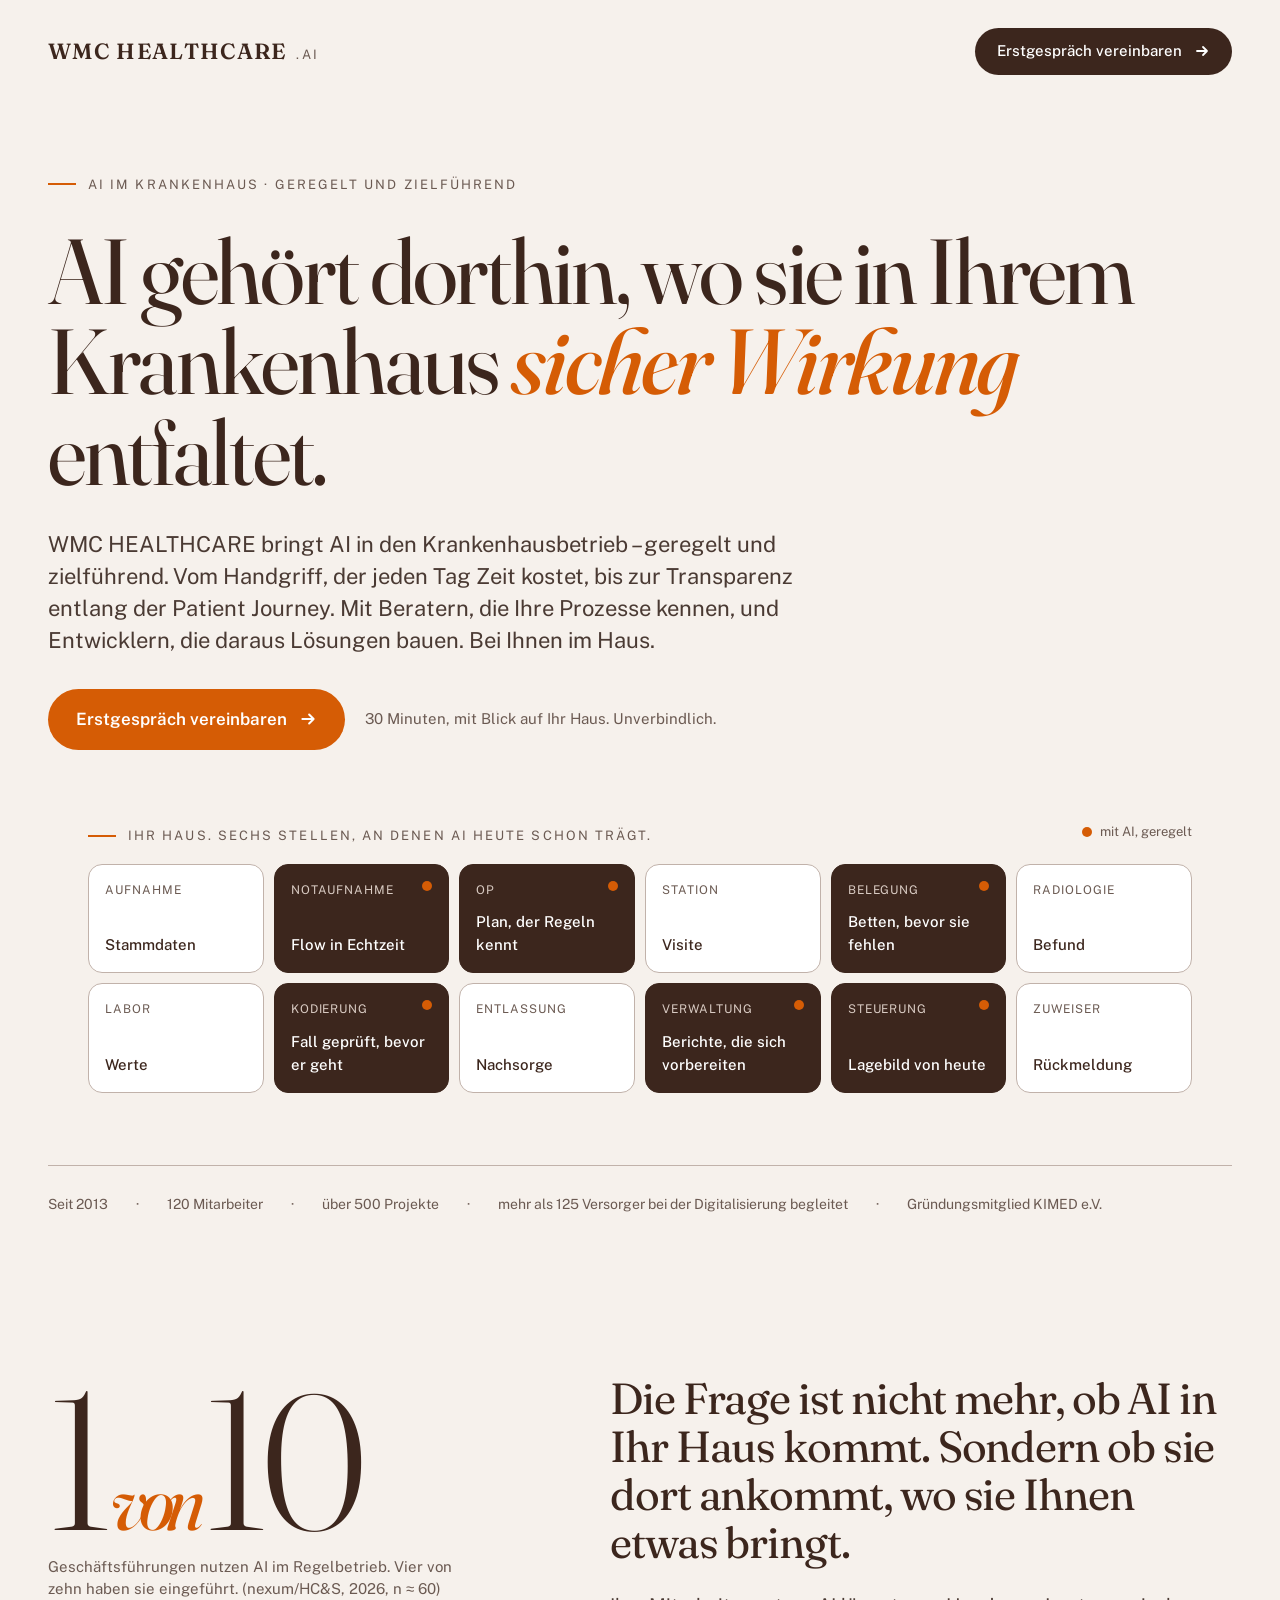
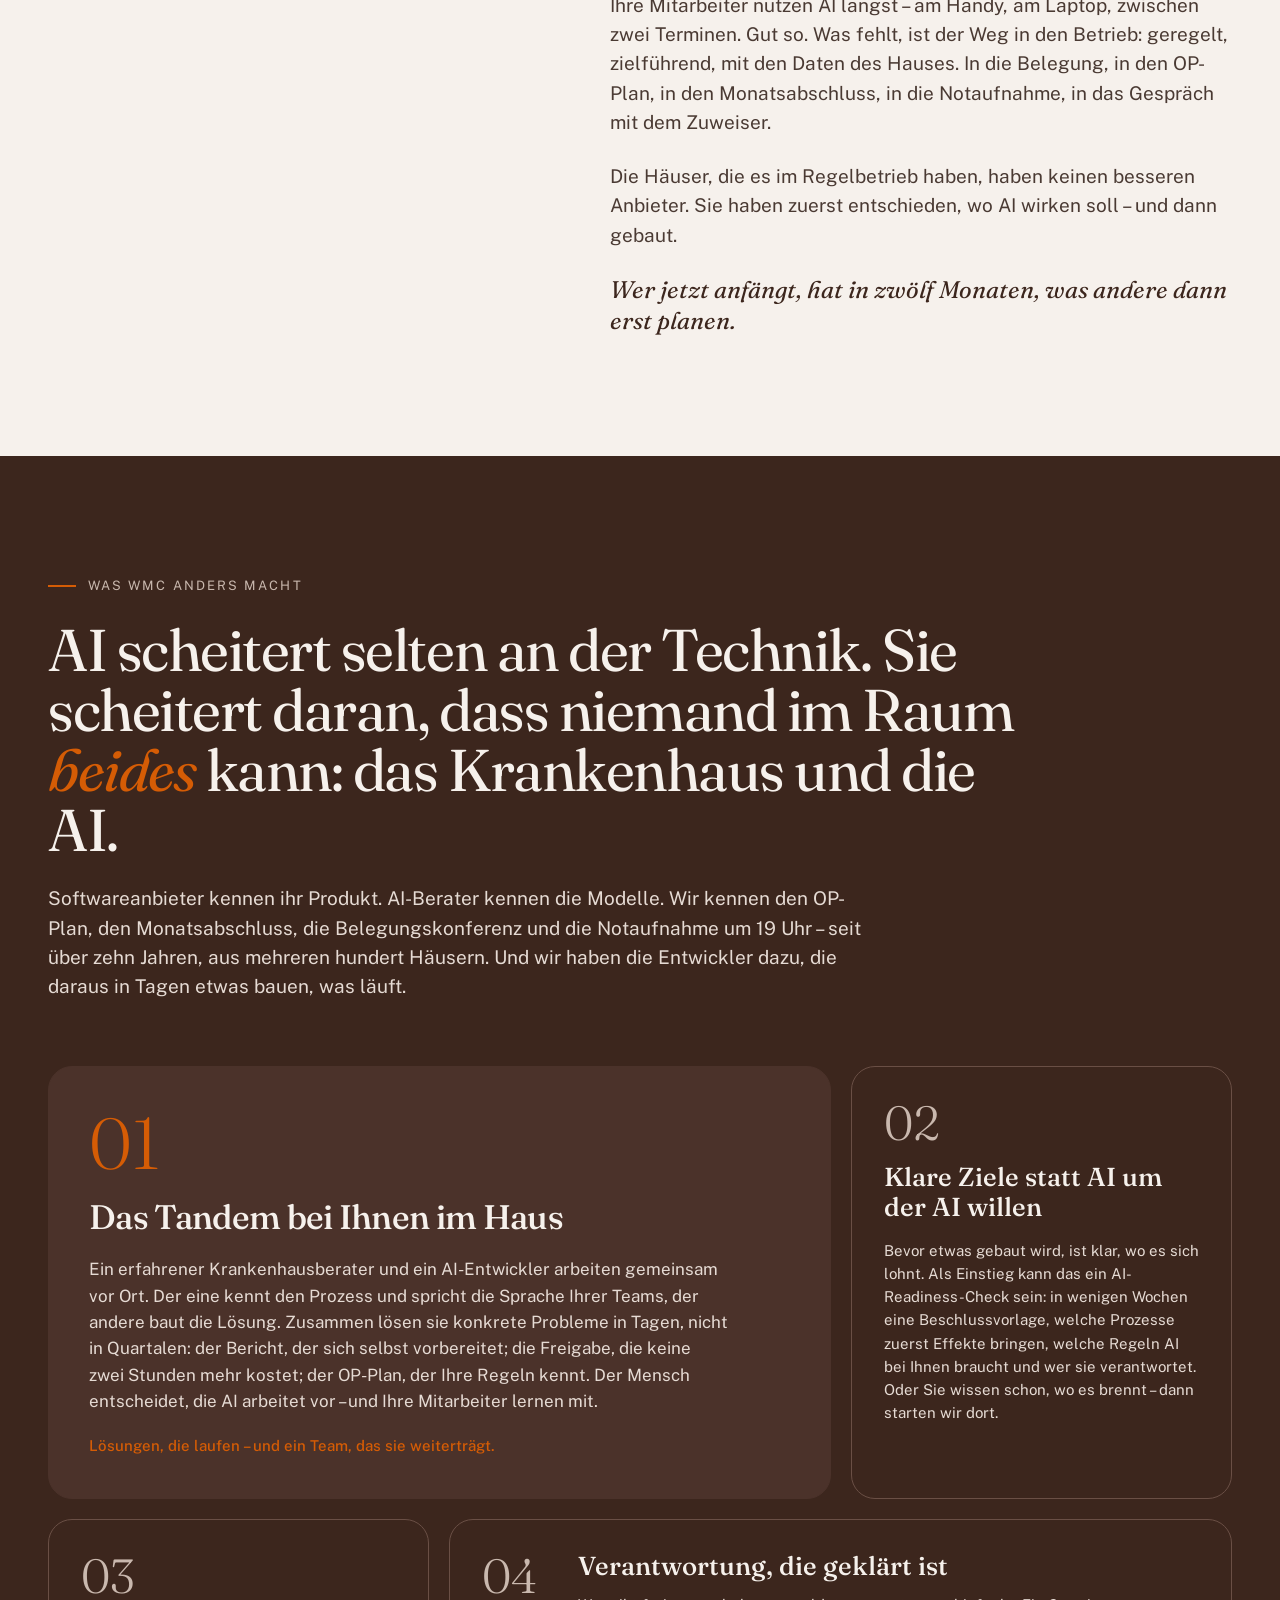
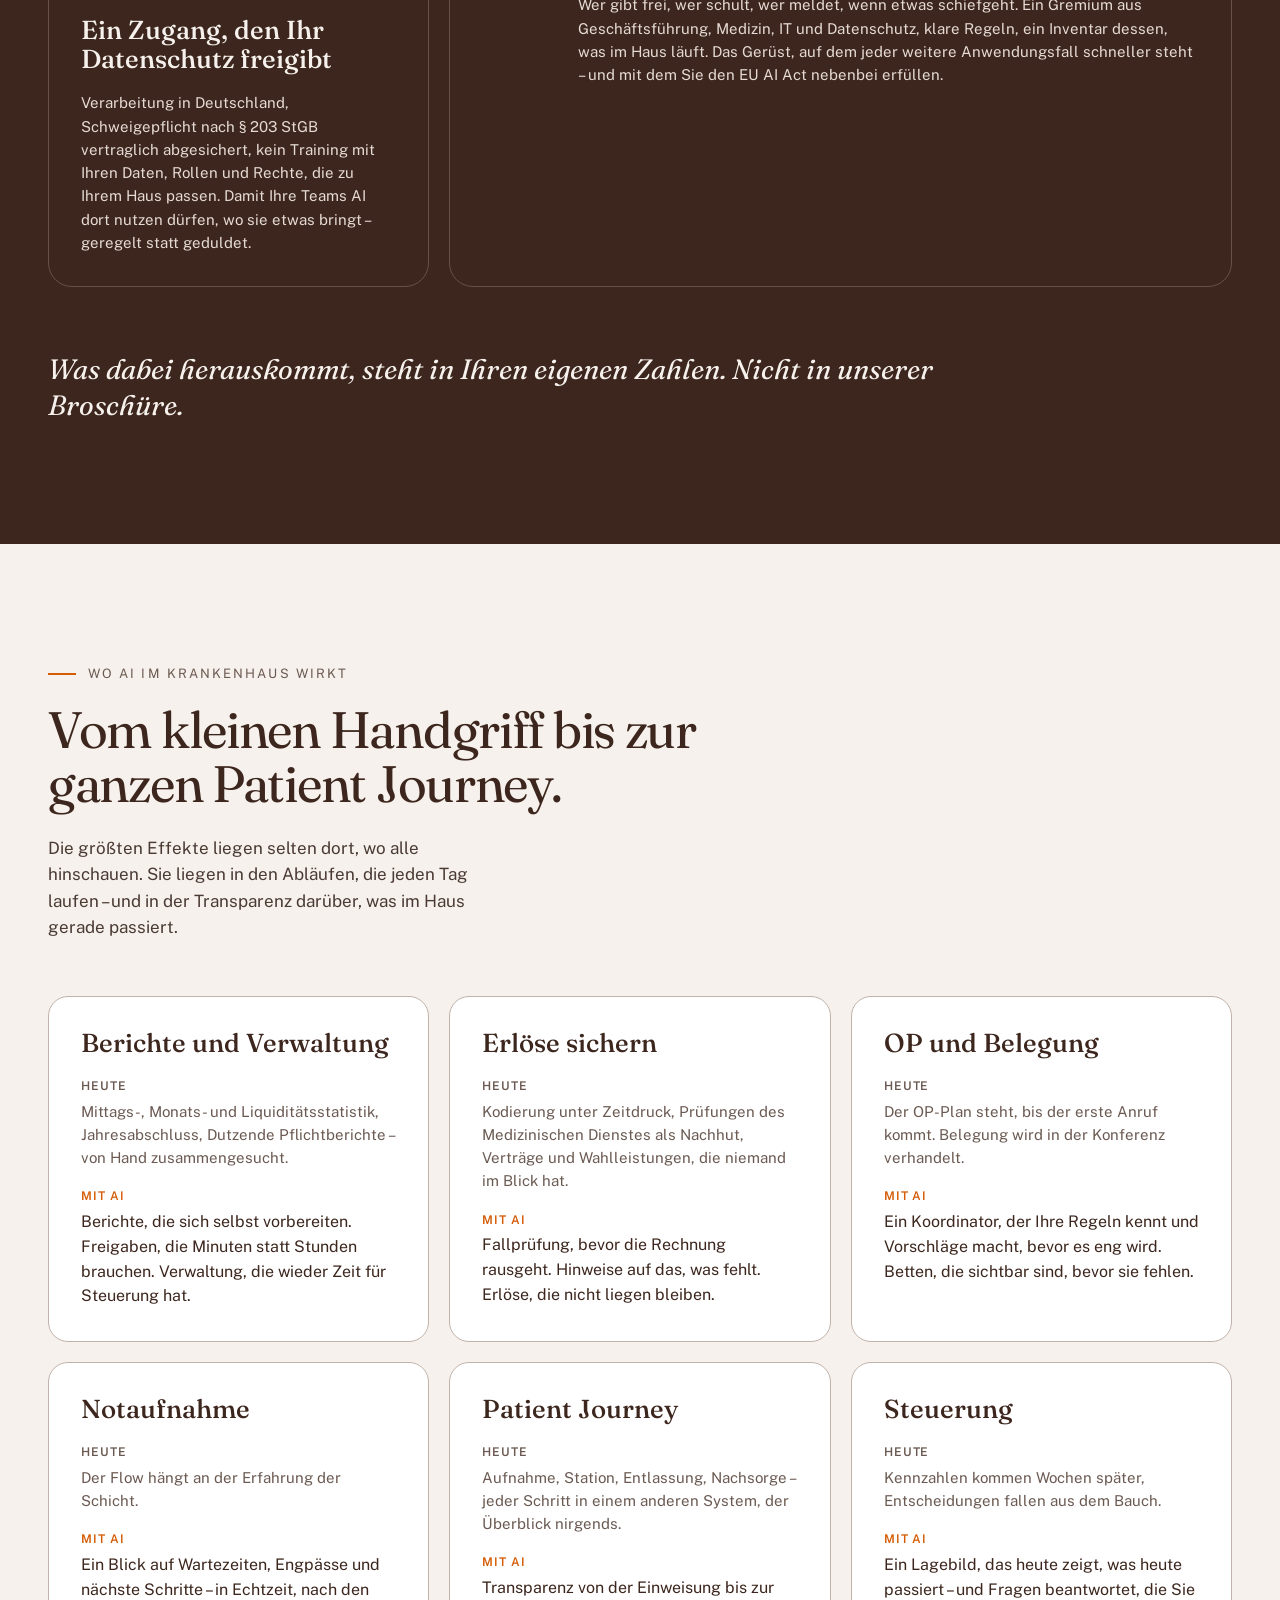
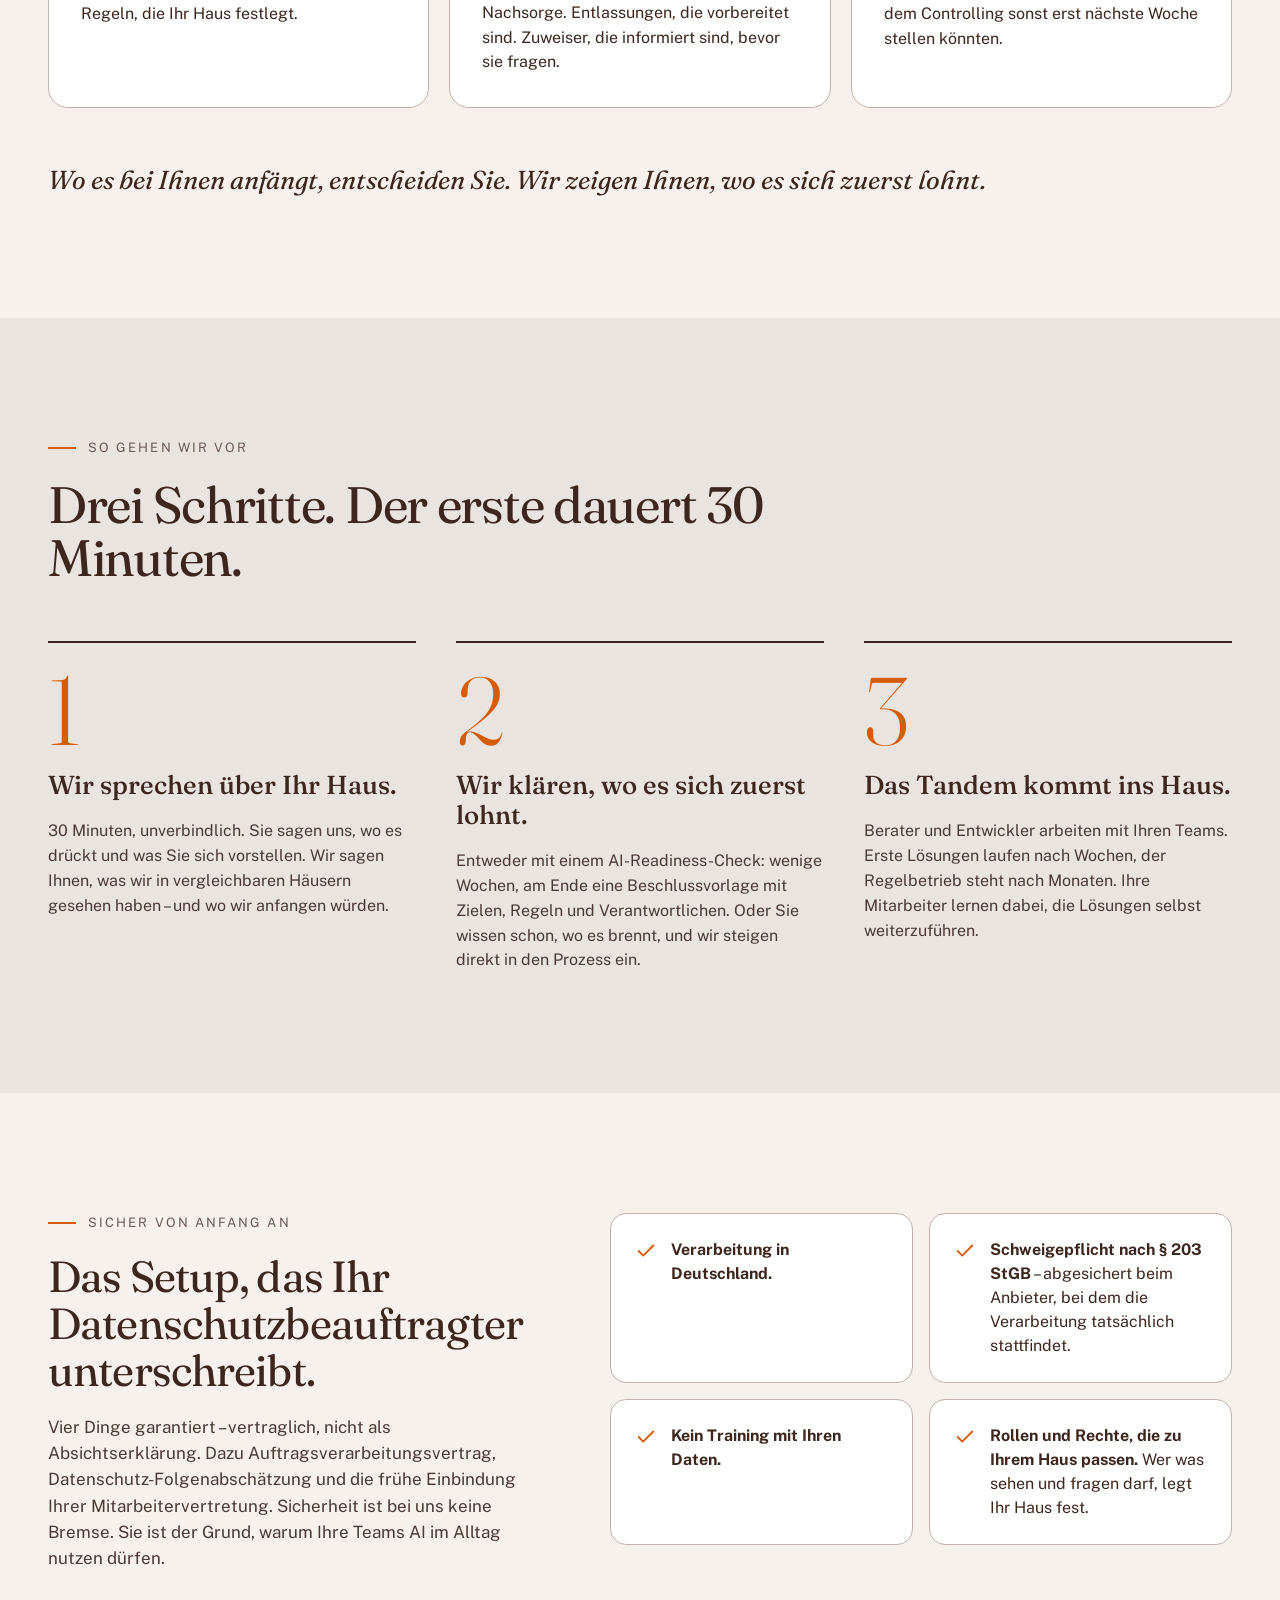
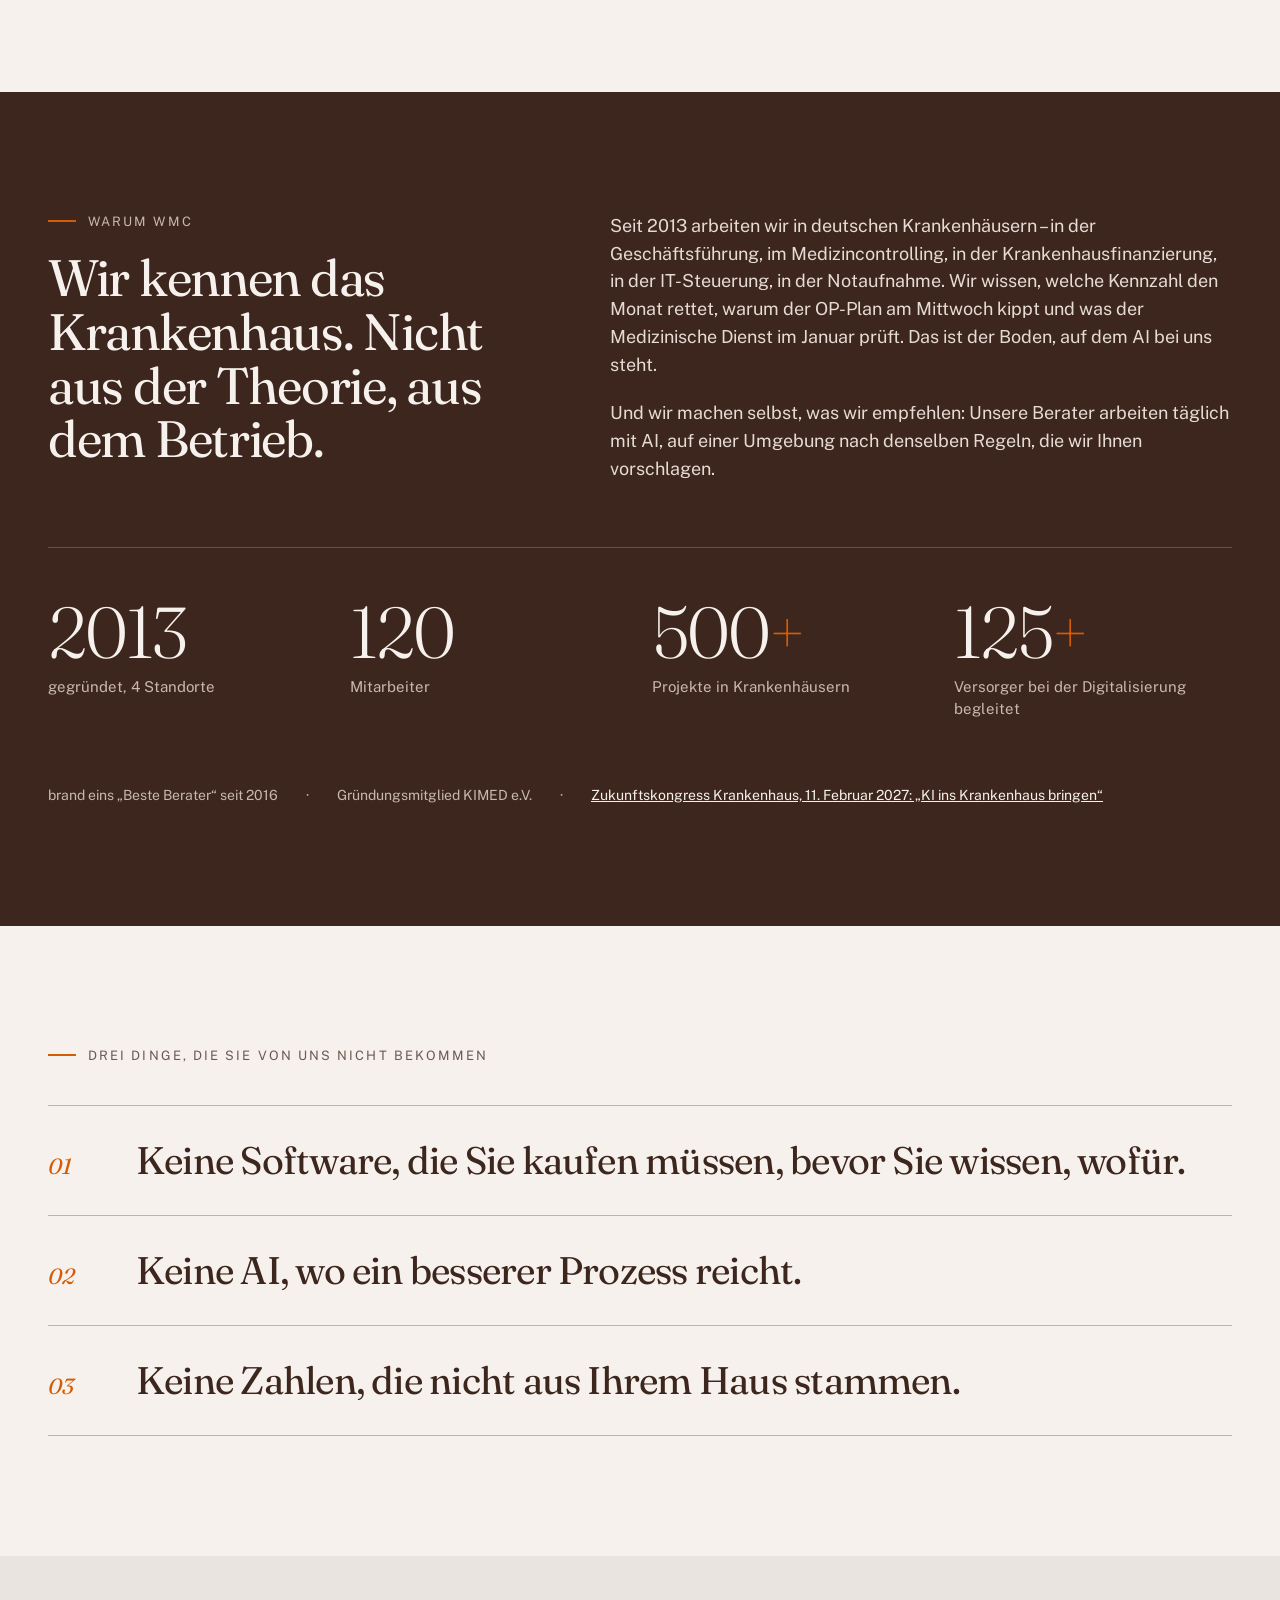
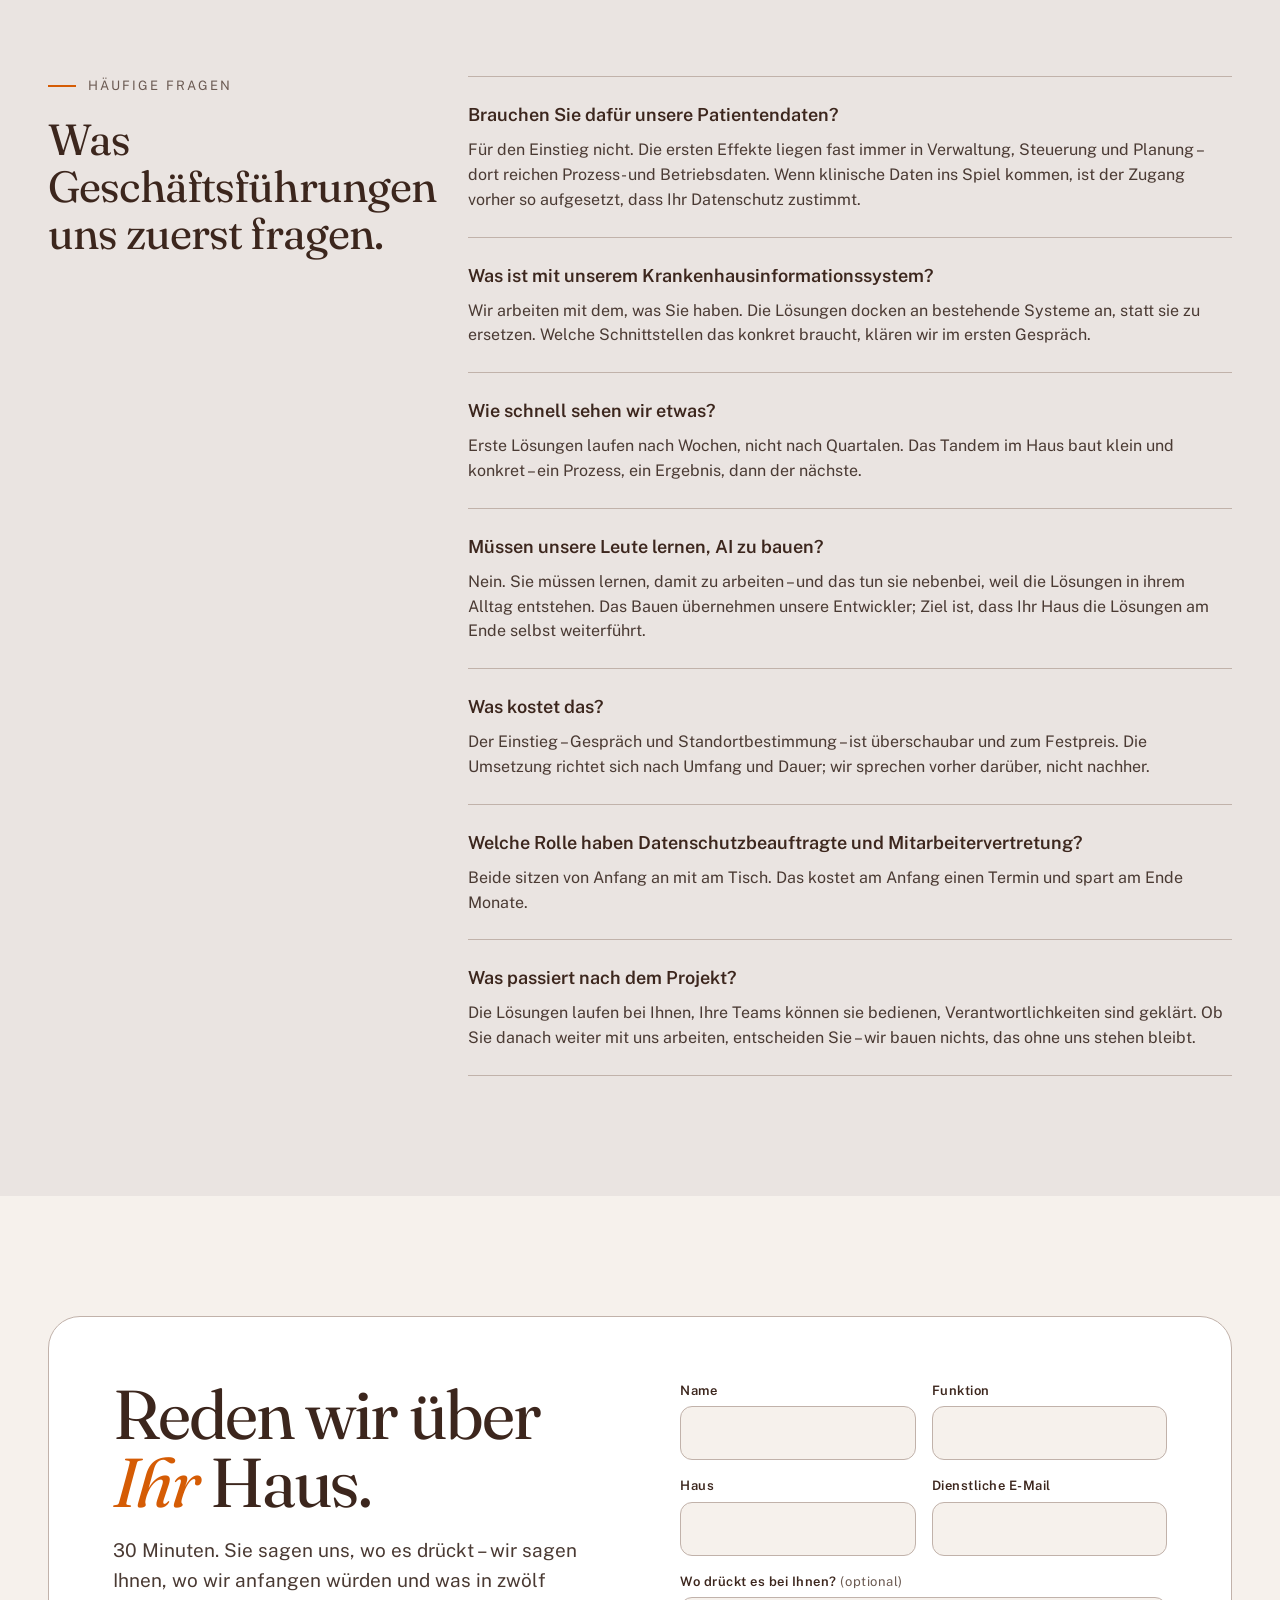
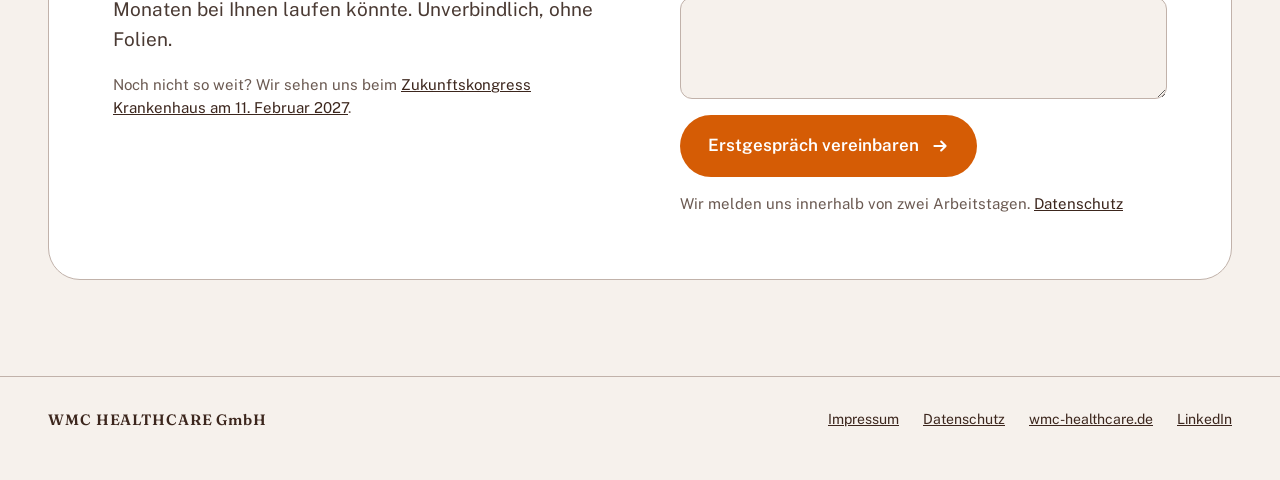
==== index.html @ bd341e83 "Landingpage wmc-healthcare.ai: Erstversion Statische One-Page-Site (HTML/CSS, selbst gehostete Fonts" ====
<!doctype html>
<html lang="de">
<head>
<meta charset="utf-8">
<meta name="viewport" content="width=device-width, initial-scale=1">
<title>WMC HEALTHCARE – AI gehört dorthin, wo sie in Ihrem Krankenhaus sicher Wirkung entfaltet</title>
<meta name="description" content="WMC HEALTHCARE bringt AI in den Krankenhausbetrieb – geregelt und zielführend. Berater, die Ihre Prozesse kennen, und Entwickler, die daraus Lösungen bauen. Bei Ihnen im Haus.">
<link rel="canonical" href="https://wmc-healthcare.ai/">
<meta property="og:type" content="website">
<meta property="og:locale" content="de_DE">
<meta property="og:site_name" content="WMC HEALTHCARE">
<meta property="og:title" content="AI gehört dorthin, wo sie in Ihrem Krankenhaus sicher Wirkung entfaltet">
<meta property="og:description" content="WMC HEALTHCARE bringt AI in den Krankenhausbetrieb – geregelt und zielführend. Berater, die Ihre Prozesse kennen, und Entwickler, die daraus Lösungen bauen.">
<meta property="og:url" content="https://wmc-healthcare.ai/">
<meta property="og:image" content="https://wmc-healthcare.ai/og.png">
<meta name="twitter:card" content="summary_large_image">
<link rel="icon" href="favicon.svg" type="image/svg+xml">
<link rel="preload" href="fonts/fraunces-latin-full-normal.woff2" as="font" type="font/woff2" crossorigin>
<link rel="preload" href="fonts/public-sans-latin-wght-normal.woff2" as="font" type="font/woff2" crossorigin>
<link rel="stylesheet" href="styles.css">
</head>
<body>
<a class="skip" href="#main">Zum Inhalt springen</a>

<header class="wrap site-header">
  <a class="brand" href="#top" aria-label="WMC HEALTHCARE – zum Seitenanfang">
    <span class="brand-name">WMC HEALTHCARE</span>
    <span class="brand-tld">.ai</span>
  </a>
  <a class="btn btn-ink" href="#kontakt">Erstgespräch vereinbaren
    <svg aria-hidden="true" width="16" height="16" viewBox="0 0 16 16" fill="none" stroke="currentColor" stroke-width="1.8" stroke-linecap="round" stroke-linejoin="round"><path d="M3 8h10M9 4l4 4-4 4"/></svg>
  </a>
</header>

<main id="main">

<!-- HERO -->
<section id="top" class="wrap hero">
  <div class="hero-copy">
    <p class="eyebrow">AI im Krankenhaus · geregelt und zielführend</p>
    <h1 class="display">AI gehört dorthin, wo sie in Ihrem Krankenhaus <em class="em" style="font-weight: 500">sicher Wirkung</em> entfaltet.</h1>
    <p class="lede">WMC HEALTHCARE bringt AI in den Krankenhausbetrieb – geregelt und zielführend. Vom Handgriff, der jeden Tag Zeit kostet, bis zur Transparenz entlang der Patient Journey. Mit Beratern, die Ihre Prozesse kennen, und Entwicklern, die daraus Lösungen bauen. Bei Ihnen im Haus.</p>
    <div class="cta-row">
      <a class="btn" href="#kontakt">Erstgespräch vereinbaren
        <svg aria-hidden="true" width="18" height="18" viewBox="0 0 16 16" fill="none" stroke="currentColor" stroke-width="1.8" stroke-linecap="round" stroke-linejoin="round"><path d="M3 8h10M9 4l4 4-4 4"/></svg>
      </a>
      <span class="small muted">30 Minuten, mit Blick auf Ihr Haus. Unverbindlich.</span>
    </div>
  </div>

  <figure class="map">
    <div class="map-head">
      <figcaption class="eyebrow" style="font-size: 13px">Ihr Haus. Sechs Stellen, an denen AI heute schon trägt.</figcaption>
      <span class="map-legend"><span class="dot"></span>mit AI, geregelt</span>
    </div>
    <div class="map-grid" role="list">
      <div class="tile" role="listitem"><span class="tile-label">Aufnahme</span><span class="tile-text">Stammdaten</span></div>
      <div class="tile on" role="listitem"><span class="tile-label"><span>Notaufnahme</span><span class="dot"></span></span><span class="tile-text">Flow in Echtzeit</span></div>
      <div class="tile on" role="listitem"><span class="tile-label"><span>OP</span><span class="dot"></span></span><span class="tile-text">Plan, der Regeln kennt</span></div>
      <div class="tile" role="listitem"><span class="tile-label">Station</span><span class="tile-text">Visite</span></div>
      <div class="tile on" role="listitem"><span class="tile-label"><span>Belegung</span><span class="dot"></span></span><span class="tile-text">Betten, bevor sie fehlen</span></div>
      <div class="tile" role="listitem"><span class="tile-label">Radiologie</span><span class="tile-text">Befund</span></div>
      <div class="tile" role="listitem"><span class="tile-label">Labor</span><span class="tile-text">Werte</span></div>
      <div class="tile on" role="listitem"><span class="tile-label"><span>Kodierung</span><span class="dot"></span></span><span class="tile-text">Fall geprüft, bevor er geht</span></div>
      <div class="tile" role="listitem"><span class="tile-label">Entlassung</span><span class="tile-text">Nachsorge</span></div>
      <div class="tile on" role="listitem"><span class="tile-label"><span>Verwaltung</span><span class="dot"></span></span><span class="tile-text">Berichte, die sich vorbereiten</span></div>
      <div class="tile on" role="listitem"><span class="tile-label"><span>Steuerung</span><span class="dot"></span></span><span class="tile-text">Lagebild von heute</span></div>
      <div class="tile" role="listitem"><span class="tile-label">Zuweiser</span><span class="tile-text">Rückmeldung</span></div>
    </div>
  </figure>

  <div class="trust">
    <span>Seit 2013</span><span aria-hidden="true">·</span>
    <span>120 Mitarbeiter</span><span aria-hidden="true">·</span>
    <span>über 500 Projekte</span><span aria-hidden="true">·</span>
    <span>mehr als 125 Versorger bei der Digitalisierung begleitet</span><span aria-hidden="true">·</span>
    <span>Gründungsmitglied KIMED e.V.</span>
  </div>
</section>

<!-- DIE CHANCE -->
<section class="wrap section cols" aria-labelledby="chance">
  <div class="col-a" style="gap: 8px">
    <p class="bignum" aria-label="eine von zehn">1<span class="em">von</span>10</p>
    <p class="small muted" style="max-width: 420px">Geschäftsführungen nutzen AI im Regelbetrieb. Vier von zehn haben sie eingeführt. (nexum/HC&amp;S, 2026, n ≈ 60)</p>
  </div>
  <div class="col-b">
    <h2 id="chance" class="h2" style="font-size: clamp(30px, 3.4vw, 48px); line-height: 1.1">Die Frage ist nicht mehr, ob AI in Ihr Haus kommt. Sondern ob sie dort ankommt, wo sie Ihnen etwas bringt.</h2>
    <p class="body">Ihre Mitarbeiter nutzen AI längst – am Handy, am Laptop, zwischen zwei Terminen. Gut so. Was fehlt, ist der Weg in den Betrieb: geregelt, zielführend, mit den Daten des Hauses. In die Belegung, in den OP-Plan, in den Monatsabschluss, in die Notaufnahme, in das Gespräch mit dem Zuweiser.</p>
    <p class="body">Die Häuser, die es im Regelbetrieb haben, haben keinen besseren Anbieter. Sie haben zuerst entschieden, wo AI wirken soll – und dann gebaut.</p>
    <p class="quote" style="font-size: 24px">Wer jetzt anfängt, hat in zwölf Monaten, was andere dann erst planen.</p>
  </div>
</section>

<!-- WAS WMC ANDERS MACHT -->
<section class="band" aria-labelledby="anders">
  <div class="wrap section" style="display: flex; flex-direction: column; gap: 64px">
    <div style="display: flex; flex-direction: column; gap: 24px; max-width: 980px">
      <p class="eyebrow">Was WMC anders macht</p>
      <h2 id="anders" class="h2 h2-lg">AI scheitert selten an der Technik. Sie scheitert daran, dass niemand im Raum <em class="em">beides</em> kann: das Krankenhaus und die AI.</h2>
      <p class="body" style="max-width: 820px">Softwareanbieter kennen ihr Produkt. AI-Berater kennen die Modelle. Wir kennen den OP-Plan, den Monatsabschluss, die Belegungskonferenz und die Notaufnahme um 19 Uhr – seit über zehn Jahren, aus mehreren hundert Häusern. Und wir haben die Entwickler dazu, die daraus in Tagen etwas bauen, was läuft.</p>
    </div>
    <div class="bento">
      <article class="card card-hero">
        <span class="num" aria-hidden="true">01</span>
        <h3 class="h3">Das Tandem bei Ihnen im Haus</h3>
        <p class="body-sm">Ein erfahrener Krankenhausberater und ein AI-Entwickler arbeiten gemeinsam vor Ort. Der eine kennt den Prozess und spricht die Sprache Ihrer Teams, der andere baut die Lösung. Zusammen lösen sie konkrete Probleme in Tagen, nicht in Quartalen: der Bericht, der sich selbst vorbereitet; die Freigabe, die keine zwei Stunden mehr kostet; der OP-Plan, der Ihre Regeln kennt. Der Mensch entscheidet, die AI arbeitet vor – und Ihre Mitarbeiter lernen mit.</p>
        <p class="tail">Lösungen, die laufen – und ein Team, das sie weiterträgt.</p>
      </article>
      <article class="card">
        <span class="num" aria-hidden="true">02</span>
        <h3 class="h3">Klare Ziele statt AI um der AI willen</h3>
        <p>Bevor etwas gebaut wird, ist klar, wo es sich lohnt. Als Einstieg kann das ein AI-Readiness-Check sein: in wenigen Wochen eine Beschlussvorlage, welche Prozesse zuerst Effekte bringen, welche Regeln AI bei Ihnen braucht und wer sie verantwortet. Oder Sie wissen schon, wo es brennt – dann starten wir dort.</p>
      </article>
      <article class="card">
        <span class="num" aria-hidden="true">03</span>
        <h3 class="h3">Ein Zugang, den Ihr Datenschutz freigibt</h3>
        <p>Verarbeitung in Deutschland, Schweigepflicht nach § 203 StGB vertraglich abgesichert, kein Training mit Ihren Daten, Rollen und Rechte, die zu Ihrem Haus passen. Damit Ihre Teams AI dort nutzen dürfen, wo sie etwas bringt – geregelt statt geduldet.</p>
      </article>
      <article class="card card-wide">
        <span class="num" aria-hidden="true">04</span>
        <div>
          <h3 class="h3">Verantwortung, die geklärt ist</h3>
          <p>Wer gibt frei, wer schult, wer meldet, wenn etwas schiefgeht. Ein Gremium aus Geschäftsführung, Medizin, IT und Datenschutz, klare Regeln, ein Inventar dessen, was im Haus läuft. Das Gerüst, auf dem jeder weitere Anwendungsfall schneller steht – und mit dem Sie den EU AI Act nebenbei erfüllen.</p>
        </div>
      </article>
    </div>
    <p class="quote" style="font-size: 28px; max-width: 900px">Was dabei herauskommt, steht in Ihren eigenen Zahlen. Nicht in unserer Broschüre.</p>
  </div>
</section>

<!-- WO AI WIRKT -->
<section class="wrap section" aria-labelledby="wirkt" style="display: flex; flex-direction: column; gap: 56px">
  <div class="section-head">
    <div>
      <p class="eyebrow">Wo AI im Krankenhaus wirkt</p>
      <h2 id="wirkt" class="h2">Vom kleinen Handgriff bis zur ganzen Patient Journey.</h2>
    </div>
    <p class="body-sm">Die größten Effekte liegen selten dort, wo alle hinschauen. Sie liegen in den Abläufen, die jeden Tag laufen – und in der Transparenz darüber, was im Haus gerade passiert.</p>
  </div>
  <div class="cases">
    <article class="case">
      <h3 class="h3">Berichte und Verwaltung</h3>
      <p class="now"><span class="tag">Heute</span>Mittags-, Monats- und Liquiditätsstatistik, Jahresabschluss, Dutzende Pflichtberichte – von Hand zusammengesucht.</p>
      <p class="then"><span class="tag">Mit AI</span>Berichte, die sich selbst vorbereiten. Freigaben, die Minuten statt Stunden brauchen. Verwaltung, die wieder Zeit für Steuerung hat.</p>
    </article>
    <article class="case">
      <h3 class="h3">Erlöse sichern</h3>
      <p class="now"><span class="tag">Heute</span>Kodierung unter Zeitdruck, Prüfungen des Medizinischen Dienstes als Nachhut, Verträge und Wahlleistungen, die niemand im Blick hat.</p>
      <p class="then"><span class="tag">Mit AI</span>Fallprüfung, bevor die Rechnung rausgeht. Hinweise auf das, was fehlt. Erlöse, die nicht liegen bleiben.</p>
    </article>
    <article class="case">
      <h3 class="h3">OP und Belegung</h3>
      <p class="now"><span class="tag">Heute</span>Der OP-Plan steht, bis der erste Anruf kommt. Belegung wird in der Konferenz verhandelt.</p>
      <p class="then"><span class="tag">Mit AI</span>Ein Koordinator, der Ihre Regeln kennt und Vorschläge macht, bevor es eng wird. Betten, die sichtbar sind, bevor sie fehlen.</p>
    </article>
    <article class="case">
      <h3 class="h3">Notaufnahme</h3>
      <p class="now"><span class="tag">Heute</span>Der Flow hängt an der Erfahrung der Schicht.</p>
      <p class="then"><span class="tag">Mit AI</span>Ein Blick auf Wartezeiten, Engpässe und nächste Schritte – in Echtzeit, nach den Regeln, die Ihr Haus festlegt.</p>
    </article>
    <article class="case">
      <h3 class="h3">Patient Journey</h3>
      <p class="now"><span class="tag">Heute</span>Aufnahme, Station, Entlassung, Nachsorge – jeder Schritt in einem anderen System, der Überblick nirgends.</p>
      <p class="then"><span class="tag">Mit AI</span>Transparenz von der Einweisung bis zur Nachsorge. Entlassungen, die vorbereitet sind. Zuweiser, die informiert sind, bevor sie fragen.</p>
    </article>
    <article class="case">
      <h3 class="h3">Steuerung</h3>
      <p class="now"><span class="tag">Heute</span>Kennzahlen kommen Wochen später, Entscheidungen fallen aus dem Bauch.</p>
      <p class="then"><span class="tag">Mit AI</span>Ein Lagebild, das heute zeigt, was heute passiert – und Fragen beantwortet, die Sie dem Controlling sonst erst nächste Woche stellen könnten.</p>
    </article>
  </div>
  <p class="quote">Wo es bei Ihnen anfängt, entscheiden Sie. Wir zeigen Ihnen, wo es sich zuerst lohnt.</p>
</section>

<!-- SO GEHEN WIR VOR -->
<section class="band-soft" aria-labelledby="vorgehen">
  <div class="wrap section" style="display: flex; flex-direction: column; gap: 56px">
    <div style="display: flex; flex-direction: column; gap: 20px; max-width: 760px">
      <p class="eyebrow">So gehen wir vor</p>
      <h2 id="vorgehen" class="h2">Drei Schritte. Der erste dauert 30 Minuten.</h2>
    </div>
    <ol class="steps" style="list-style: none">
      <li class="step">
        <span class="step-num" aria-hidden="true">1</span>
        <h3 class="h3">Wir sprechen über Ihr Haus.</h3>
        <p class="body-sm" style="font-size: 16px">30 Minuten, unverbindlich. Sie sagen uns, wo es drückt und was Sie sich vorstellen. Wir sagen Ihnen, was wir in vergleichbaren Häusern gesehen haben – und wo wir anfangen würden.</p>
      </li>
      <li class="step">
        <span class="step-num" aria-hidden="true">2</span>
        <h3 class="h3">Wir klären, wo es sich zuerst lohnt.</h3>
        <p class="body-sm" style="font-size: 16px">Entweder mit einem AI-Readiness-Check: wenige Wochen, am Ende eine Beschlussvorlage mit Zielen, Regeln und Verantwortlichen. Oder Sie wissen schon, wo es brennt, und wir steigen direkt in den Prozess ein.</p>
      </li>
      <li class="step">
        <span class="step-num" aria-hidden="true">3</span>
        <h3 class="h3">Das Tandem kommt ins Haus.</h3>
        <p class="body-sm" style="font-size: 16px">Berater und Entwickler arbeiten mit Ihren Teams. Erste Lösungen laufen nach Wochen, der Regelbetrieb steht nach Monaten. Ihre Mitarbeiter lernen dabei, die Lösungen selbst weiterzuführen.</p>
      </li>
    </ol>
  </div>
</section>

<!-- SICHER VON ANFANG AN -->
<section class="wrap section cols" aria-labelledby="sicher">
  <div class="col-a">
    <p class="eyebrow">Sicher von Anfang an</p>
    <h2 id="sicher" class="h2 h2-md">Das Setup, das Ihr Datenschutzbeauftragter unterschreibt.</h2>
    <p class="body-sm">Vier Dinge garantiert – vertraglich, nicht als Absichtserklärung. Dazu Auftragsverarbeitungsvertrag, Datenschutz-Folgenabschätzung und die frühe Einbindung Ihrer Mitarbeitervertretung. Sicherheit ist bei uns keine Bremse. Sie ist der Grund, warum Ihre Teams AI im Alltag nutzen dürfen.</p>
  </div>
  <ul class="checks">
    <li><svg aria-hidden="true" width="22" height="22" viewBox="0 0 24 24" fill="none" stroke="#d55c05" stroke-width="2" stroke-linecap="round" stroke-linejoin="round"><path d="M20 6 9 17l-5-5"/></svg><span><strong>Verarbeitung in Deutschland.</strong></span></li>
    <li><svg aria-hidden="true" width="22" height="22" viewBox="0 0 24 24" fill="none" stroke="#d55c05" stroke-width="2" stroke-linecap="round" stroke-linejoin="round"><path d="M20 6 9 17l-5-5"/></svg><span><strong>Schweigepflicht nach § 203 StGB</strong> – abgesichert beim Anbieter, bei dem die Verarbeitung tatsächlich stattfindet.</span></li>
    <li><svg aria-hidden="true" width="22" height="22" viewBox="0 0 24 24" fill="none" stroke="#d55c05" stroke-width="2" stroke-linecap="round" stroke-linejoin="round"><path d="M20 6 9 17l-5-5"/></svg><span><strong>Kein Training mit Ihren Daten.</strong></span></li>
    <li><svg aria-hidden="true" width="22" height="22" viewBox="0 0 24 24" fill="none" stroke="#d55c05" stroke-width="2" stroke-linecap="round" stroke-linejoin="round"><path d="M20 6 9 17l-5-5"/></svg><span><strong>Rollen und Rechte, die zu Ihrem Haus passen.</strong> Wer was sehen und fragen darf, legt Ihr Haus fest.</span></li>
  </ul>
</section>

<!-- WARUM WMC -->
<section class="band" aria-labelledby="warum">
  <div class="wrap section" style="display: flex; flex-direction: column; gap: 64px">
    <div class="cols">
      <div class="col-a">
        <p class="eyebrow">Warum WMC</p>
        <h2 id="warum" class="h2">Wir kennen das Krankenhaus. Nicht aus der Theorie, aus dem Betrieb.</h2>
      </div>
      <div class="col-b" style="gap: 20px">
        <p class="body" style="font-size: 18px">Seit 2013 arbeiten wir in deutschen Krankenhäusern – in der Geschäftsführung, im Medizincontrolling, in der Krankenhausfinanzierung, in der IT-Steuerung, in der Notaufnahme. Wir wissen, welche Kennzahl den Monat rettet, warum der OP-Plan am Mittwoch kippt und was der Medizinische Dienst im Januar prüft. Das ist der Boden, auf dem AI bei uns steht.</p>
        <p class="body" style="font-size: 18px">Und wir machen selbst, was wir empfehlen: Unsere Berater arbeiten täglich mit AI, auf einer Umgebung nach denselben Regeln, die wir Ihnen vorschlagen.</p>
      </div>
    </div>
    <div class="stats">
      <div class="stat"><span class="stat-num">2013</span><span class="stat-label">gegründet, 4 Standorte</span></div>
      <div class="stat"><span class="stat-num">120</span><span class="stat-label">Mitarbeiter</span></div>
      <div class="stat"><span class="stat-num">500<span class="em">+</span></span><span class="stat-label">Projekte in Krankenhäusern</span></div>
      <div class="stat"><span class="stat-num">125<span class="em">+</span></span><span class="stat-label">Versorger bei der Digitalisierung begleitet</span></div>
    </div>
    <div class="inline-list">
      <span>brand eins „Beste Berater“ seit 2016</span><span aria-hidden="true">·</span>
      <span>Gründungsmitglied KIMED e.V.</span><span aria-hidden="true">·</span>
      <a href="https://www.wmc-healthcare.de/zknft-2027/">Zukunftskongress Krankenhaus, 11. Februar 2027: „KI ins Krankenhaus bringen“</a>
    </div>
  </div>
</section>

<!-- WAS WIR NICHT TUN -->
<section class="wrap section" aria-labelledby="nicht" style="display: flex; flex-direction: column; gap: 40px">
  <p class="eyebrow" id="nicht">Drei Dinge, die Sie von uns nicht bekommen</p>
  <ol class="manifest">
    <li><span class="idx" aria-hidden="true">01</span><span class="line">Keine Software, die Sie kaufen müssen, bevor Sie wissen, wofür.</span></li>
    <li><span class="idx" aria-hidden="true">02</span><span class="line">Keine AI, wo ein besserer Prozess reicht.</span></li>
    <li><span class="idx" aria-hidden="true">03</span><span class="line">Keine Zahlen, die nicht aus Ihrem Haus stammen.</span></li>
  </ol>
</section>

<!-- FAQ -->
<section class="band-soft" aria-labelledby="faq">
  <div class="wrap section cols">
    <div class="col-a col-narrow">
      <p class="eyebrow">Häufige Fragen</p>
      <h2 id="faq" class="h2 h2-md">Was Geschäftsführungen uns zuerst fragen.</h2>
    </div>
    <dl class="faq">
      <div><dt>Brauchen Sie dafür unsere Patientendaten?</dt><dd>Für den Einstieg nicht. Die ersten Effekte liegen fast immer in Verwaltung, Steuerung und Planung – dort reichen Prozess- und Betriebsdaten. Wenn klinische Daten ins Spiel kommen, ist der Zugang vorher so aufgesetzt, dass Ihr Datenschutz zustimmt.</dd></div>
      <div><dt>Was ist mit unserem Krankenhausinformationssystem?</dt><dd>Wir arbeiten mit dem, was Sie haben. Die Lösungen docken an bestehende Systeme an, statt sie zu ersetzen. Welche Schnittstellen das konkret braucht, klären wir im ersten Gespräch.</dd></div>
      <div><dt>Wie schnell sehen wir etwas?</dt><dd>Erste Lösungen laufen nach Wochen, nicht nach Quartalen. Das Tandem im Haus baut klein und konkret – ein Prozess, ein Ergebnis, dann der nächste.</dd></div>
      <div><dt>Müssen unsere Leute lernen, AI zu bauen?</dt><dd>Nein. Sie müssen lernen, damit zu arbeiten – und das tun sie nebenbei, weil die Lösungen in ihrem Alltag entstehen. Das Bauen übernehmen unsere Entwickler; Ziel ist, dass Ihr Haus die Lösungen am Ende selbst weiterführt.</dd></div>
      <div><dt>Was kostet das?</dt><dd>Der Einstieg – Gespräch und Standortbestimmung – ist überschaubar und zum Festpreis. Die Umsetzung richtet sich nach Umfang und Dauer; wir sprechen vorher darüber, nicht nachher.</dd></div>
      <div><dt>Welche Rolle haben Datenschutzbeauftragte und Mitarbeitervertretung?</dt><dd>Beide sitzen von Anfang an mit am Tisch. Das kostet am Anfang einen Termin und spart am Ende Monate.</dd></div>
      <div><dt>Was passiert nach dem Projekt?</dt><dd>Die Lösungen laufen bei Ihnen, Ihre Teams können sie bedienen, Verantwortlichkeiten sind geklärt. Ob Sie danach weiter mit uns arbeiten, entscheiden Sie – wir bauen nichts, das ohne uns stehen bleibt.</dd></div>
    </dl>
  </div>
</section>

<!-- KONTAKT -->
<section id="kontakt" class="wrap section contact" aria-labelledby="kontakt-h">
  <div class="contact-box">
    <div class="contact-copy">
      <h2 id="kontakt-h" class="h2 h2-lg">Reden wir über <em class="em">Ihr</em> Haus.</h2>
      <p class="body" style="max-width: 520px">30 Minuten. Sie sagen uns, wo es drückt – wir sagen Ihnen, wo wir anfangen würden und was in zwölf Monaten bei Ihnen laufen könnte. Unverbindlich, ohne Folien.</p>
      <p class="small muted">Noch nicht so weit? Wir sehen uns beim <a href="https://www.wmc-healthcare.de/zknft-2027/">Zukunftskongress Krankenhaus am 11. Februar 2027</a>.</p>
    </div>
    <form class="form" id="form" action="mailto:kontakt@wmc-healthcare.de" method="post" enctype="text/plain">
      <div class="field"><label for="f-name">Name</label><input id="f-name" name="Name" type="text" autocomplete="name" required></div>
      <div class="field"><label for="f-funktion">Funktion</label><input id="f-funktion" name="Funktion" type="text" autocomplete="organization-title"></div>
      <div class="field"><label for="f-haus">Haus</label><input id="f-haus" name="Haus" type="text" autocomplete="organization" required></div>
      <div class="field"><label for="f-mail">Dienstliche E-Mail</label><input id="f-mail" name="E-Mail" type="email" autocomplete="email" required></div>
      <div class="field span2"><label for="f-text">Wo drückt es bei Ihnen? <span class="muted" style="font-weight: 400">(optional)</span></label><textarea id="f-text" name="Anliegen" rows="3"></textarea></div>
      <div class="span2 form-foot">
        <button class="btn" type="submit">Erstgespräch vereinbaren
          <svg aria-hidden="true" width="18" height="18" viewBox="0 0 16 16" fill="none" stroke="currentColor" stroke-width="1.8" stroke-linecap="round" stroke-linejoin="round"><path d="M3 8h10M9 4l4 4-4 4"/></svg>
        </button>
        <span class="small muted">Wir melden uns innerhalb von zwei Arbeitstagen. <a href="datenschutz.html">Datenschutz</a></span>
      </div>
    </form>
  </div>
</section>

</main>

<footer class="wrap site-footer">
  <span class="brand-name" style="color: var(--ink)">WMC HEALTHCARE GmbH</span>
  <nav aria-label="Rechtliches">
    <a href="impressum.html">Impressum</a>
    <a href="datenschutz.html">Datenschutz</a>
    <a href="https://www.wmc-healthcare.de/">wmc-healthcare.de</a>
    <a href="https://www.linkedin.com/company/wmc-healthcare/">LinkedIn</a>
  </nav>
</footer>

<script>
// Kontaktformular: öffnet das E-Mail-Programm mit vorausgefülltem Betreff und Text.
// Ohne JavaScript funktioniert das Formular über die mailto-Action des <form>.
(function () {
  var f = document.getElementById('form');
  if (!f) return;
  f.addEventListener('submit', function (e) {
    e.preventDefault();
    var v = function (id) { return (document.getElementById(id).value || '').trim(); };
    var body = 'Name: ' + v('f-name') + '\nFunktion: ' + v('f-funktion') + '\nHaus: ' + v('f-haus') + '\nE-Mail: ' + v('f-mail') + '\n\nAnliegen:\n' + v('f-text') + '\n';
    var subject = 'Erstgespräch – ' + v('f-haus');
    window.location.href = 'mailto:kontakt@wmc-healthcare.de?subject=' + encodeURIComponent(subject) + '&body=' + encodeURIComponent(body);
  });
})();
</script>
</body>
</html>
---- styles.css ----
/* wmc-healthcare.ai — Stylesheet */

@font-face {
  font-family: "Fraunces";
  src: url("fonts/fraunces-latin-full-normal.woff2") format("woff2");
  font-weight: 100 900;
  font-style: normal;
  font-display: swap;
}
@font-face {
  font-family: "Fraunces";
  src: url("fonts/fraunces-latin-full-italic.woff2") format("woff2");
  font-weight: 100 900;
  font-style: italic;
  font-display: swap;
}
@font-face {
  font-family: "Public Sans";
  src: url("fonts/public-sans-latin-wght-normal.woff2") format("woff2");
  font-weight: 100 900;
  font-style: normal;
  font-display: swap;
}

:root {
  --ink: #3c261d;
  --ink-2: #4b322a;
  --ink-line: #6a4f45;
  --accent: #d55c05;
  --paper: #f6f1ec;
  --paper-2: #eae4e1;
  --line: #c1b2aa;
  --muted: #6b5a52;
  --body: #4a3a33;
  --on-ink: #f6f1ec;
  --on-ink-muted: #c9b8ae;
  --on-ink-body: #e6dbd4;
  --serif: "Fraunces", Georgia, "Times New Roman", serif;
  --sans: "Public Sans", "Helvetica Neue", Helvetica, Arial, sans-serif;
  --max: 1320px;
  --gutter: 48px;
}

* { box-sizing: border-box; }
html { scroll-behavior: smooth; }
body {
  margin: 0;
  background: var(--paper);
  color: var(--ink);
  font-family: var(--sans);
  font-size: 16px;
  line-height: 1.5;
  -webkit-font-smoothing: antialiased;
}
a { color: var(--ink); }
a:hover { color: var(--accent); }
h1, h2, h3 { margin: 0; font-family: var(--serif); font-weight: 400; }
p { margin: 0; }
ul, ol, dl { margin: 0; padding: 0; }
img, svg { display: block; }
:focus-visible { outline: 3px solid var(--accent); outline-offset: 3px; border-radius: 4px; }
.skip { position: absolute; left: -9999px; top: 8px; background: var(--ink); color: #fff; padding: 10px 16px; border-radius: 8px; }
.skip:focus { left: 8px; z-index: 10; }

.wrap { max-width: var(--max); width: 100%; margin: 0 auto; padding-left: var(--gutter); padding-right: var(--gutter); }
.section { padding-top: 120px; padding-bottom: 120px; }
.band { background: var(--ink); color: var(--on-ink); }
.band a { color: var(--on-ink); }
.band a:hover { color: var(--accent); }
.band-soft { background: var(--paper-2); }

.eyebrow { display: inline-flex; align-items: center; gap: 12px; font-size: 13px; letter-spacing: 0.16em; text-transform: uppercase; color: var(--muted); }
.eyebrow::before { content: ""; display: inline-block; width: 28px; height: 2px; background: var(--accent); }
.band .eyebrow { color: var(--on-ink-muted); }

.btn { display: inline-flex; align-items: center; gap: 12px; text-decoration: none; border: 0; cursor: pointer; font: inherit; font-weight: 600; border-radius: 999px; min-height: 56px; padding: 18px 28px; font-size: 17px; background: var(--accent); color: #fff; transition: background-color 160ms ease, color 160ms ease; }
.btn:hover { background: #b84a00; color: #fff; }
.btn-ink { background: var(--ink); min-height: 44px; padding: 12px 22px; font-size: 15px; font-weight: 500; }
.btn-ink:hover { background: var(--accent); }
.btn svg { flex: none; }

.display { font-size: clamp(44px, 7.2vw, 108px); line-height: 0.98; letter-spacing: -0.025em; font-variation-settings: "opsz" 144; }
.h2 { font-size: clamp(34px, 4vw, 56px); line-height: 1.05; letter-spacing: -0.025em; }
.h2-lg { font-size: clamp(36px, 4.6vw, 68px); line-height: 1.02; }
.h2-md { font-size: clamp(30px, 3.4vw, 46px); line-height: 1.08; letter-spacing: -0.02em; }
.h3 { font-weight: 500; font-size: 26px; line-height: 1.15; }
.lede { font-size: 22px; line-height: 1.45; color: var(--body); }
.body { font-size: 19px; line-height: 1.55; color: var(--body); }
.body-sm { font-size: 17px; line-height: 1.55; color: var(--body); }
.band .body, .band .body-sm { color: var(--on-ink-body); }
.quote { font-family: var(--serif); font-style: italic; font-size: 26px; line-height: 1.3; }
.em { font-style: italic; color: var(--accent); }
.muted { color: var(--muted); }
.band .muted { color: var(--on-ink-muted); }
.small { font-size: 15px; }

/* Header */
.site-header { display: flex; flex-wrap: wrap; align-items: center; justify-content: space-between; gap: 16px; padding-top: 28px; padding-bottom: 28px; }
.brand { text-decoration: none; display: flex; align-items: baseline; gap: 10px; color: var(--ink); }
.brand:hover { color: var(--ink); }
.brand-name { font-family: var(--serif); font-weight: 600; font-size: 22px; letter-spacing: 0.06em; }
.brand-tld { font-size: 13px; letter-spacing: 0.18em; text-transform: uppercase; color: var(--muted); }

/* Hero */
.hero { padding-top: 72px; padding-bottom: 40px; display: flex; flex-direction: column; gap: 56px; }
.hero-copy { display: flex; flex-direction: column; gap: 32px; max-width: 1180px; }
.hero-copy .lede { max-width: 760px; }
.cta-row { display: flex; flex-wrap: wrap; align-items: center; gap: 20px; }

.map { display: flex; flex-direction: column; gap: 18px; }
.map-head { display: flex; flex-wrap: wrap; justify-content: space-between; align-items: baseline; gap: 12px; }
.map-legend { display: inline-flex; align-items: center; gap: 8px; font-size: 13px; color: var(--muted); }
.dot { display: inline-block; width: 10px; height: 10px; border-radius: 50%; background: var(--accent); }
.map-grid { display: grid; grid-template-columns: repeat(6, minmax(0, 1fr)); gap: 10px; }
.tile { aspect-ratio: 1.6; border-radius: 14px; padding: 16px; display: flex; flex-direction: column; justify-content: space-between; background: #fff; border: 1px solid var(--line); }
.tile-label { font-size: 12px; color: var(--muted); letter-spacing: 0.08em; text-transform: uppercase; display: flex; justify-content: space-between; gap: 8px; }
.tile-text { font-size: 15px; font-weight: 500; }
.tile.on { background: var(--ink); color: #fff; border-color: var(--ink); }
.tile.on .tile-label { color: #d9cbc3; }

.trust { display: flex; flex-wrap: wrap; gap: 12px 28px; padding-top: 28px; border-top: 1px solid var(--line); font-size: 14px; color: var(--muted); }

/* Two-column */
.cols { display: flex; flex-wrap: wrap; gap: 48px 80px; align-items: flex-start; }
.col-a { flex: 1 1 380px; min-width: 0; display: flex; flex-direction: column; gap: 20px; }
.col-b { flex: 1 1 520px; min-width: 0; display: flex; flex-direction: column; gap: 24px; }
.col-narrow { flex: 0 1 340px; }

.bignum { font-family: var(--serif); font-weight: 300; font-size: clamp(100px, 15vw, 220px); line-height: 0.9; letter-spacing: -0.04em; font-variation-settings: "opsz" 144; }
.bignum .em { font-size: 0.42em; font-weight: 400; margin: 0 0.08em; }

/* Bento */
.bento { display: grid; grid-template-columns: repeat(3, minmax(0, 1fr)); gap: 20px; }
.card { border-radius: 24px; padding: 32px; display: flex; flex-direction: column; gap: 16px; border: 1px solid var(--ink-line); }
.card-hero { grid-column: span 2; padding: 40px; background: var(--ink-2); border-color: var(--ink-2); gap: 20px; min-height: 360px; }
.card-wide { grid-column: span 2; flex-direction: row; flex-wrap: wrap; gap: 24px 40px; align-items: flex-start; }
.card-wide > div { flex: 1 1 420px; min-width: 0; display: flex; flex-direction: column; gap: 12px; }
.num { font-family: var(--serif); font-weight: 300; font-size: 48px; line-height: 1; color: var(--on-ink-muted); }
.card-hero .num { font-size: 72px; color: var(--accent); }
.card-hero .h3 { font-size: 34px; letter-spacing: -0.02em; line-height: 1.1; }
.card-hero .body-sm { max-width: 640px; }
.card .tail { margin-top: auto; font-size: 15px; color: var(--accent); font-weight: 500; }
.card p { font-size: 15px; line-height: 1.55; color: var(--on-ink-body); }
.card-hero p { font-size: 17px; }

/* Use cases */
.section-head { display: flex; flex-wrap: wrap; justify-content: space-between; align-items: flex-end; gap: 24px; }
.section-head > div { display: flex; flex-direction: column; gap: 20px; max-width: 760px; }
.section-head > p { max-width: 420px; }
.cases { display: grid; grid-template-columns: repeat(3, minmax(0, 1fr)); gap: 20px; }
.case { border-radius: 20px; padding: 32px; background: #fff; border: 1px solid var(--line); display: flex; flex-direction: column; gap: 18px; }
.case p { font-size: 15px; line-height: 1.55; }
.case .now { color: var(--muted); }
.case .then { color: var(--ink); font-size: 16px; }
.tag { display: block; font-weight: 600; letter-spacing: 0.08em; text-transform: uppercase; font-size: 12px; margin-bottom: 4px; }
.now .tag { color: var(--muted); }
.then .tag { color: var(--accent); }

/* Steps */
.steps { display: grid; grid-template-columns: repeat(3, minmax(0, 1fr)); gap: 40px; }
.step { display: flex; flex-direction: column; gap: 18px; padding-top: 24px; border-top: 2px solid var(--ink); }
.step-num { font-family: var(--serif); font-size: 96px; line-height: 0.9; font-weight: 300; color: var(--accent); letter-spacing: -0.04em; }

/* Checks */
.checks { list-style: none; display: grid; grid-template-columns: repeat(2, minmax(0, 1fr)); gap: 16px; flex: 1 1 520px; min-width: 0; }
.checks li { display: flex; gap: 14px; align-items: flex-start; padding: 24px; border-radius: 16px; background: #fff; border: 1px solid var(--line); font-size: 16px; line-height: 1.5; }
.checks svg { flex: none; margin-top: 2px; }

/* Stats */
.stats { display: grid; grid-template-columns: repeat(4, minmax(0, 1fr)); gap: 24px; padding-top: 48px; border-top: 1px solid var(--ink-line); }
.stat { display: flex; flex-direction: column; gap: 8px; }
.stat-num { font-family: var(--serif); font-weight: 300; font-size: 72px; line-height: 1; letter-spacing: -0.03em; }
.stat-num .em { font-style: normal; }
.stat-label { font-size: 15px; color: var(--on-ink-muted); }
.inline-list { display: flex; flex-wrap: wrap; gap: 12px 28px; font-size: 14px; color: var(--on-ink-muted); }

/* Manifest */
.manifest { list-style: none; display: flex; flex-direction: column; }
.manifest li { display: flex; flex-wrap: wrap; gap: 16px 40px; align-items: baseline; padding: 32px 0; border-top: 1px solid var(--line); }
.manifest li:last-child { border-bottom: 1px solid var(--line); }
.manifest .idx { font-family: var(--serif); font-style: italic; font-size: 22px; color: var(--accent); flex: none; width: 48px; }
.manifest .line { font-family: var(--serif); font-size: clamp(24px, 3vw, 40px); line-height: 1.15; letter-spacing: -0.02em; flex: 1 1 500px; }

/* FAQ */
.faq { flex: 1 1 560px; min-width: 0; display: flex; flex-direction: column; }
.faq div { padding: 24px 0; border-top: 1px solid var(--line); display: flex; flex-direction: column; gap: 10px; }
.faq div:last-child { border-bottom: 1px solid var(--line); }
.faq dt { font-weight: 600; font-size: 18px; }
.faq dd { margin: 0; font-size: 16px; line-height: 1.55; color: var(--body); }

/* Contact */
.contact { padding-bottom: 96px; }
.contact-box { border-radius: 32px; background: #fff; border: 1px solid var(--line); padding: 64px; display: flex; flex-wrap: wrap; gap: 48px 80px; align-items: flex-start; }
.contact-copy { flex: 1 1 420px; min-width: 0; display: flex; flex-direction: column; gap: 20px; }
.contact-copy .h2-lg { font-size: clamp(40px, 5.4vw, 84px); line-height: 0.98; letter-spacing: -0.03em; }
.form { flex: 1 1 420px; min-width: 0; display: grid; grid-template-columns: repeat(2, minmax(0, 1fr)); gap: 16px; }
.field { display: flex; flex-direction: column; gap: 6px; }
.field label { font-size: 13px; font-weight: 600; letter-spacing: 0.04em; }
.field input, .field textarea { font: inherit; font-size: 16px; padding: 14px 16px; min-height: 48px; border: 1px solid var(--line); border-radius: 12px; background: var(--paper); color: var(--ink); width: 100%; }
.field textarea { resize: vertical; }
.span2 { grid-column: span 2; }
.form-foot { display: flex; flex-wrap: wrap; align-items: center; gap: 16px 24px; }

/* Footer */
.site-footer { display: flex; flex-wrap: wrap; justify-content: space-between; gap: 16px 32px; padding-top: 32px; padding-bottom: 48px; border-top: 1px solid var(--line); font-size: 14px; color: var(--muted); }
.site-footer nav { display: flex; flex-wrap: wrap; gap: 24px; }
.site-footer .brand-name { font-size: 15px; }

/* Legal pages */
.legal { padding-top: 64px; padding-bottom: 120px; max-width: 820px; display: flex; flex-direction: column; gap: 28px; }
.legal h1 { font-size: clamp(36px, 4vw, 56px); line-height: 1.05; letter-spacing: -0.02em; }
.legal h2 { font-size: 26px; font-weight: 500; margin-top: 16px; }
.legal p, .legal li { font-size: 17px; line-height: 1.6; color: var(--body); }
.legal ul { padding-left: 20px; }

/* Responsive */
@media (max-width: 1024px) {
  .map-grid { grid-template-columns: repeat(4, minmax(0, 1fr)); }
  .bento { grid-template-columns: repeat(2, minmax(0, 1fr)); }
  .card-hero, .card-wide { grid-column: span 2; }
  .cases { grid-template-columns: repeat(2, minmax(0, 1fr)); }
  .stats { grid-template-columns: repeat(2, minmax(0, 1fr)); }
}
@media (max-width: 720px) {
  :root { --gutter: 20px; }
  .section { padding-top: 80px; padding-bottom: 80px; }
  .hero { padding-top: 40px; }
  .map-grid { grid-template-columns: repeat(2, minmax(0, 1fr)); }
  .bento, .cases, .steps, .checks { grid-template-columns: minmax(0, 1fr); }
  .card-hero, .card-wide { grid-column: span 1; }
  .card-hero { min-height: 0; padding: 32px; }
  .stats { grid-template-columns: minmax(0, 1fr); }
  .stat-num { font-size: 56px; }
  .step-num { font-size: 72px; }
  .lede { font-size: 19px; }
  .body { font-size: 17px; }
  .contact-box { padding: 32px 24px; border-radius: 24px; }
  .form { grid-template-columns: minmax(0, 1fr); }
  .span2 { grid-column: span 1; }
  .btn { width: 100%; justify-content: center; }
  .btn-ink { width: auto; }
}
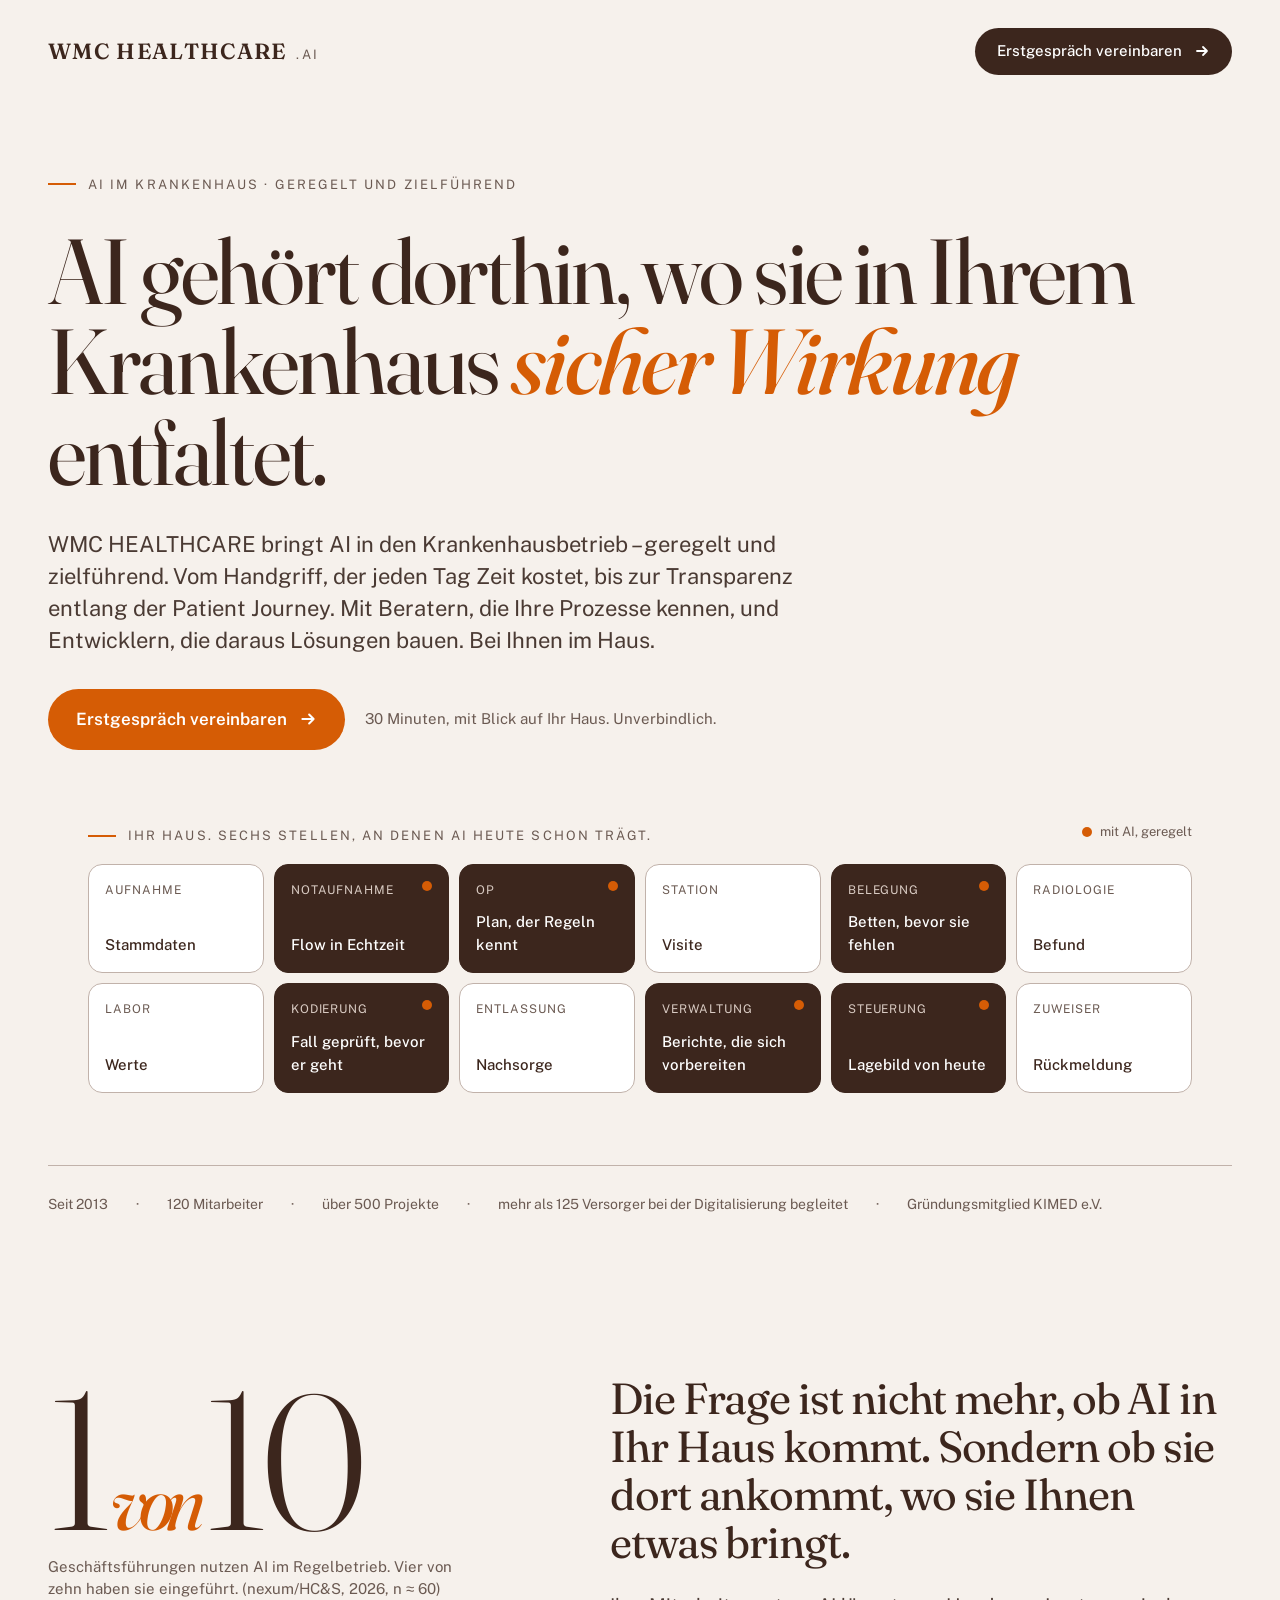
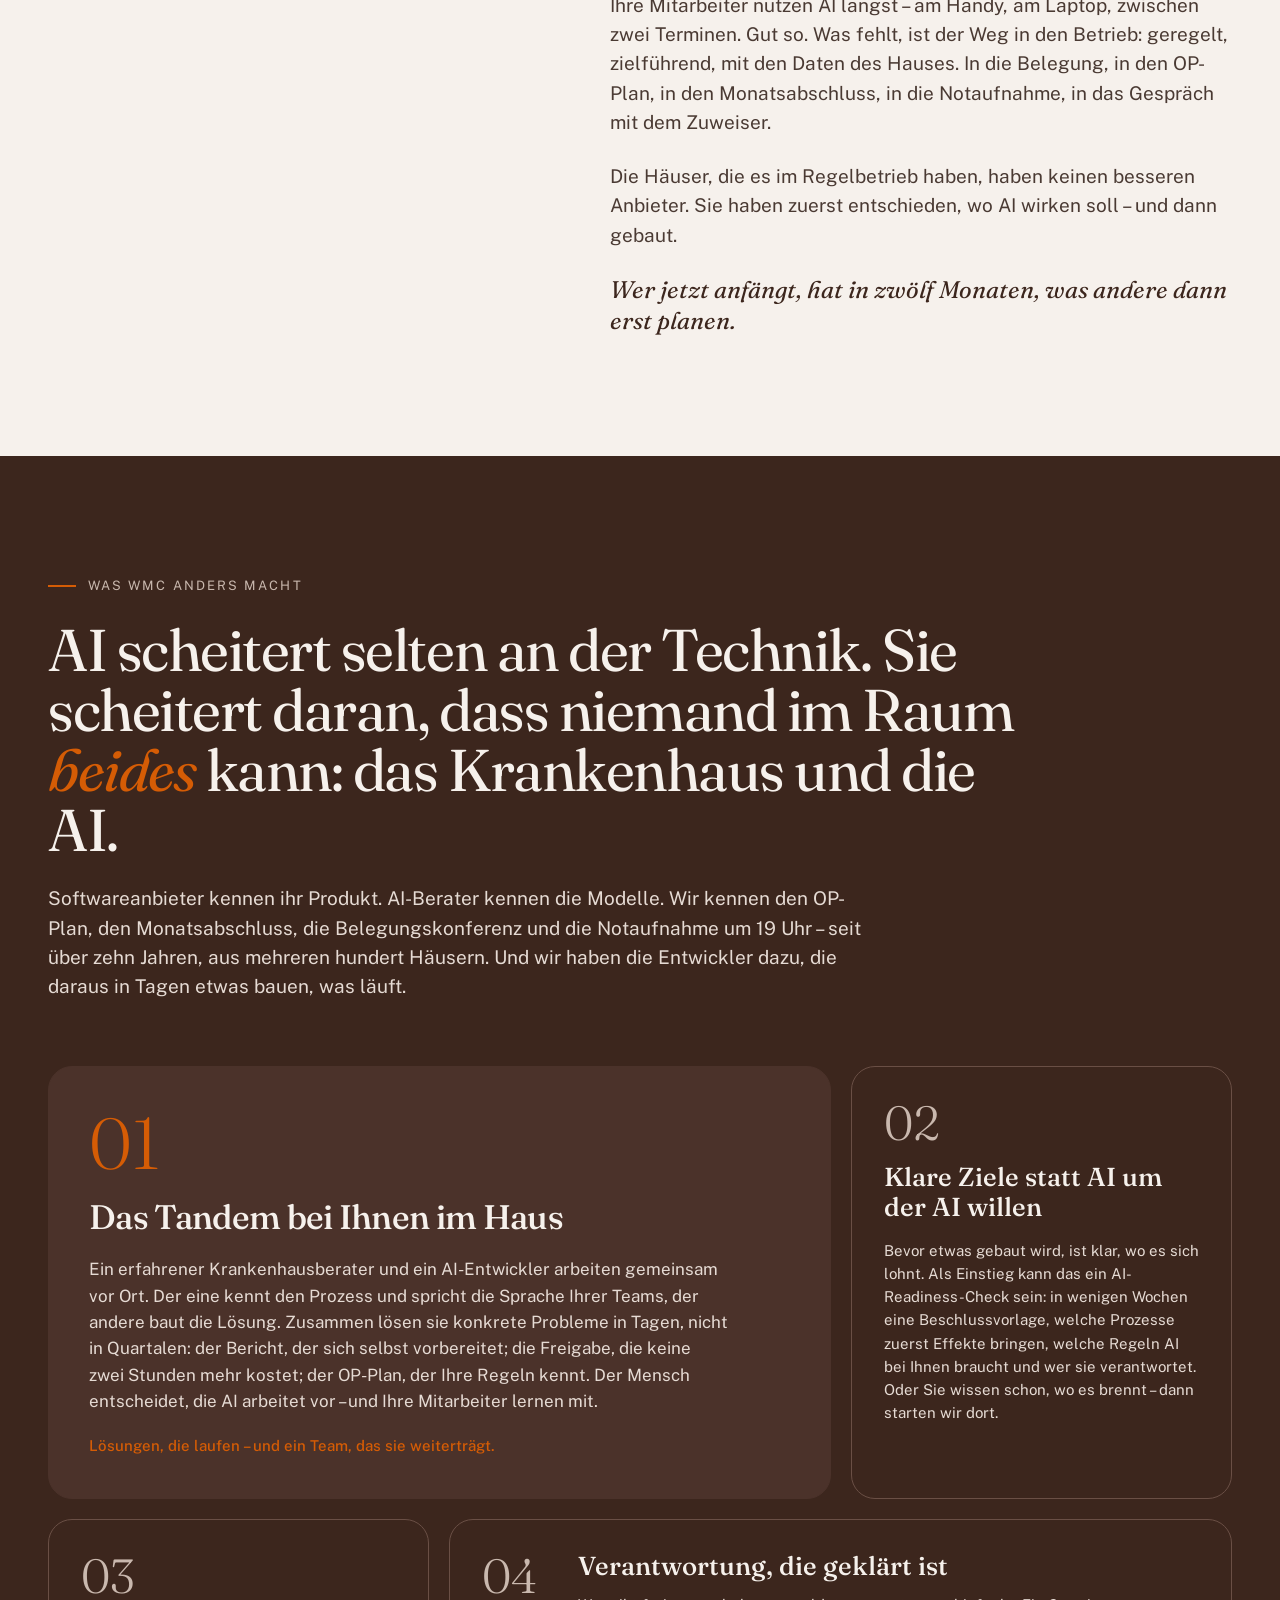
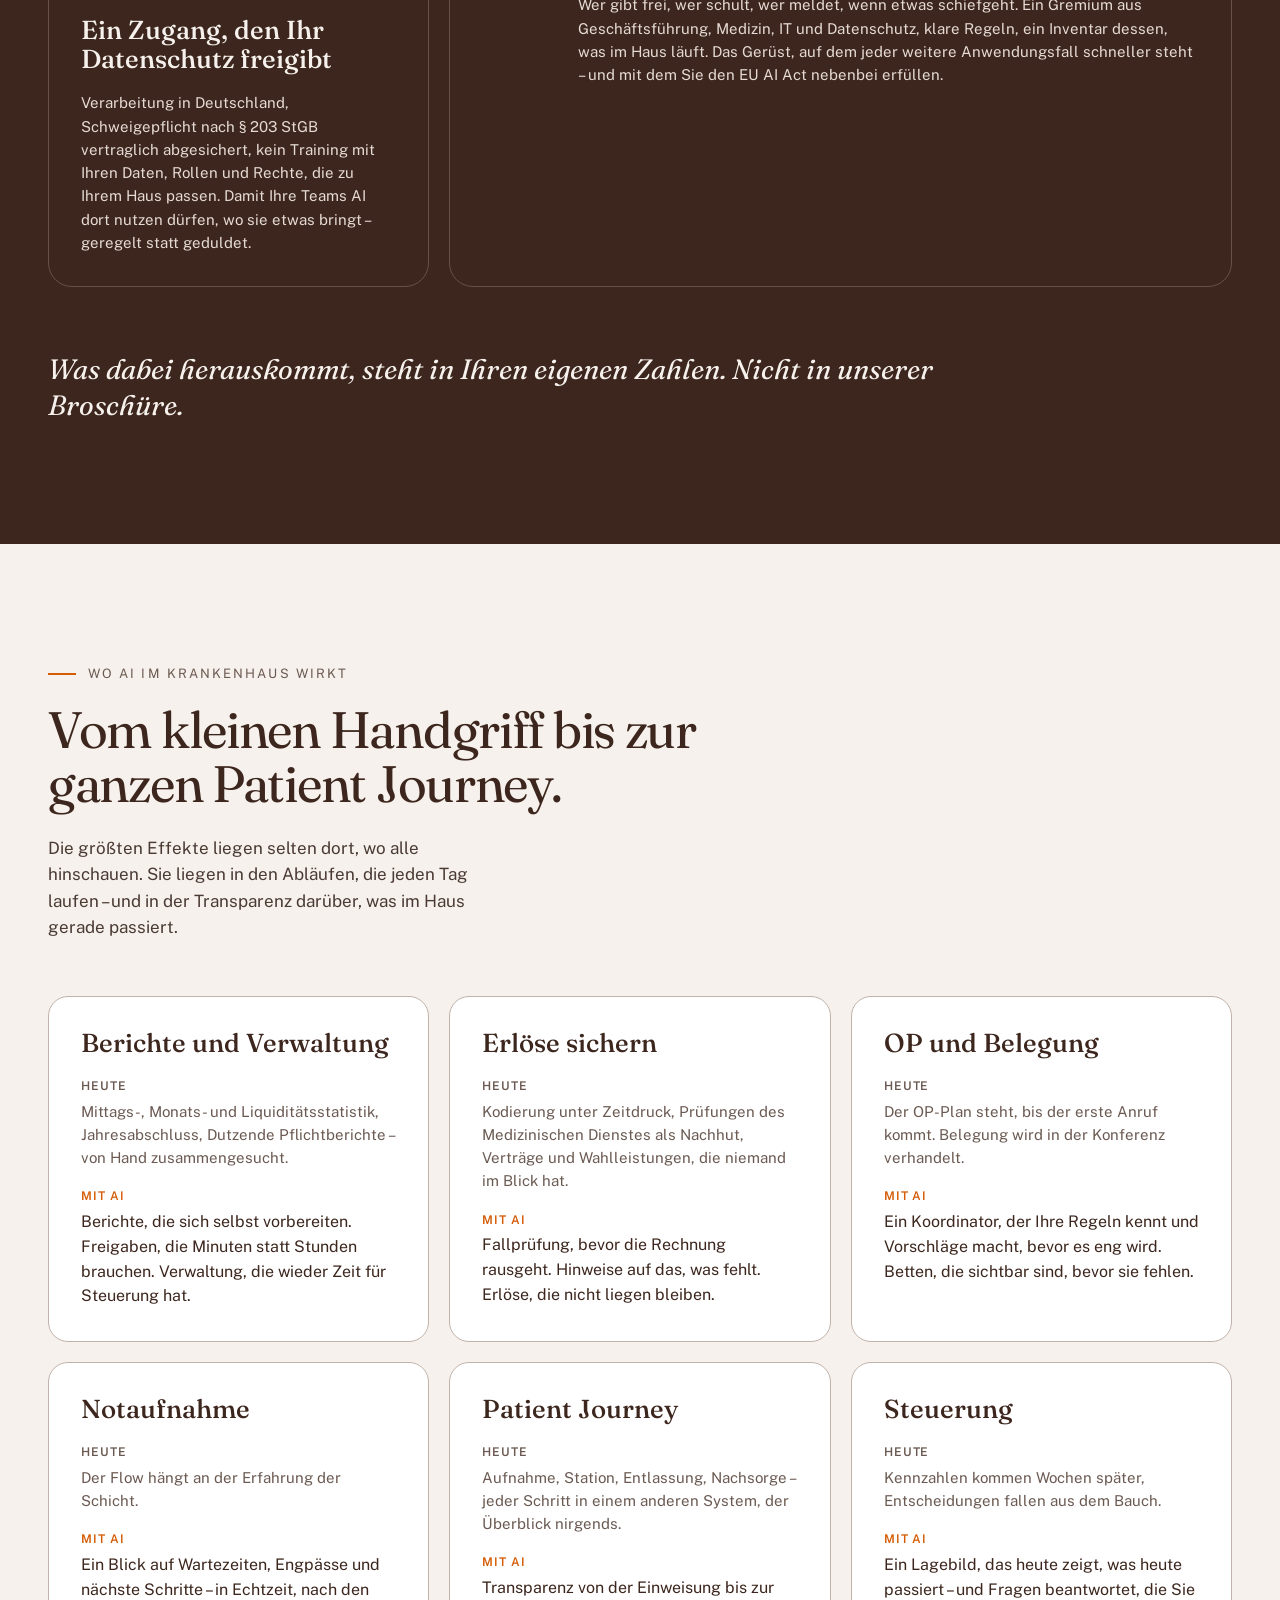
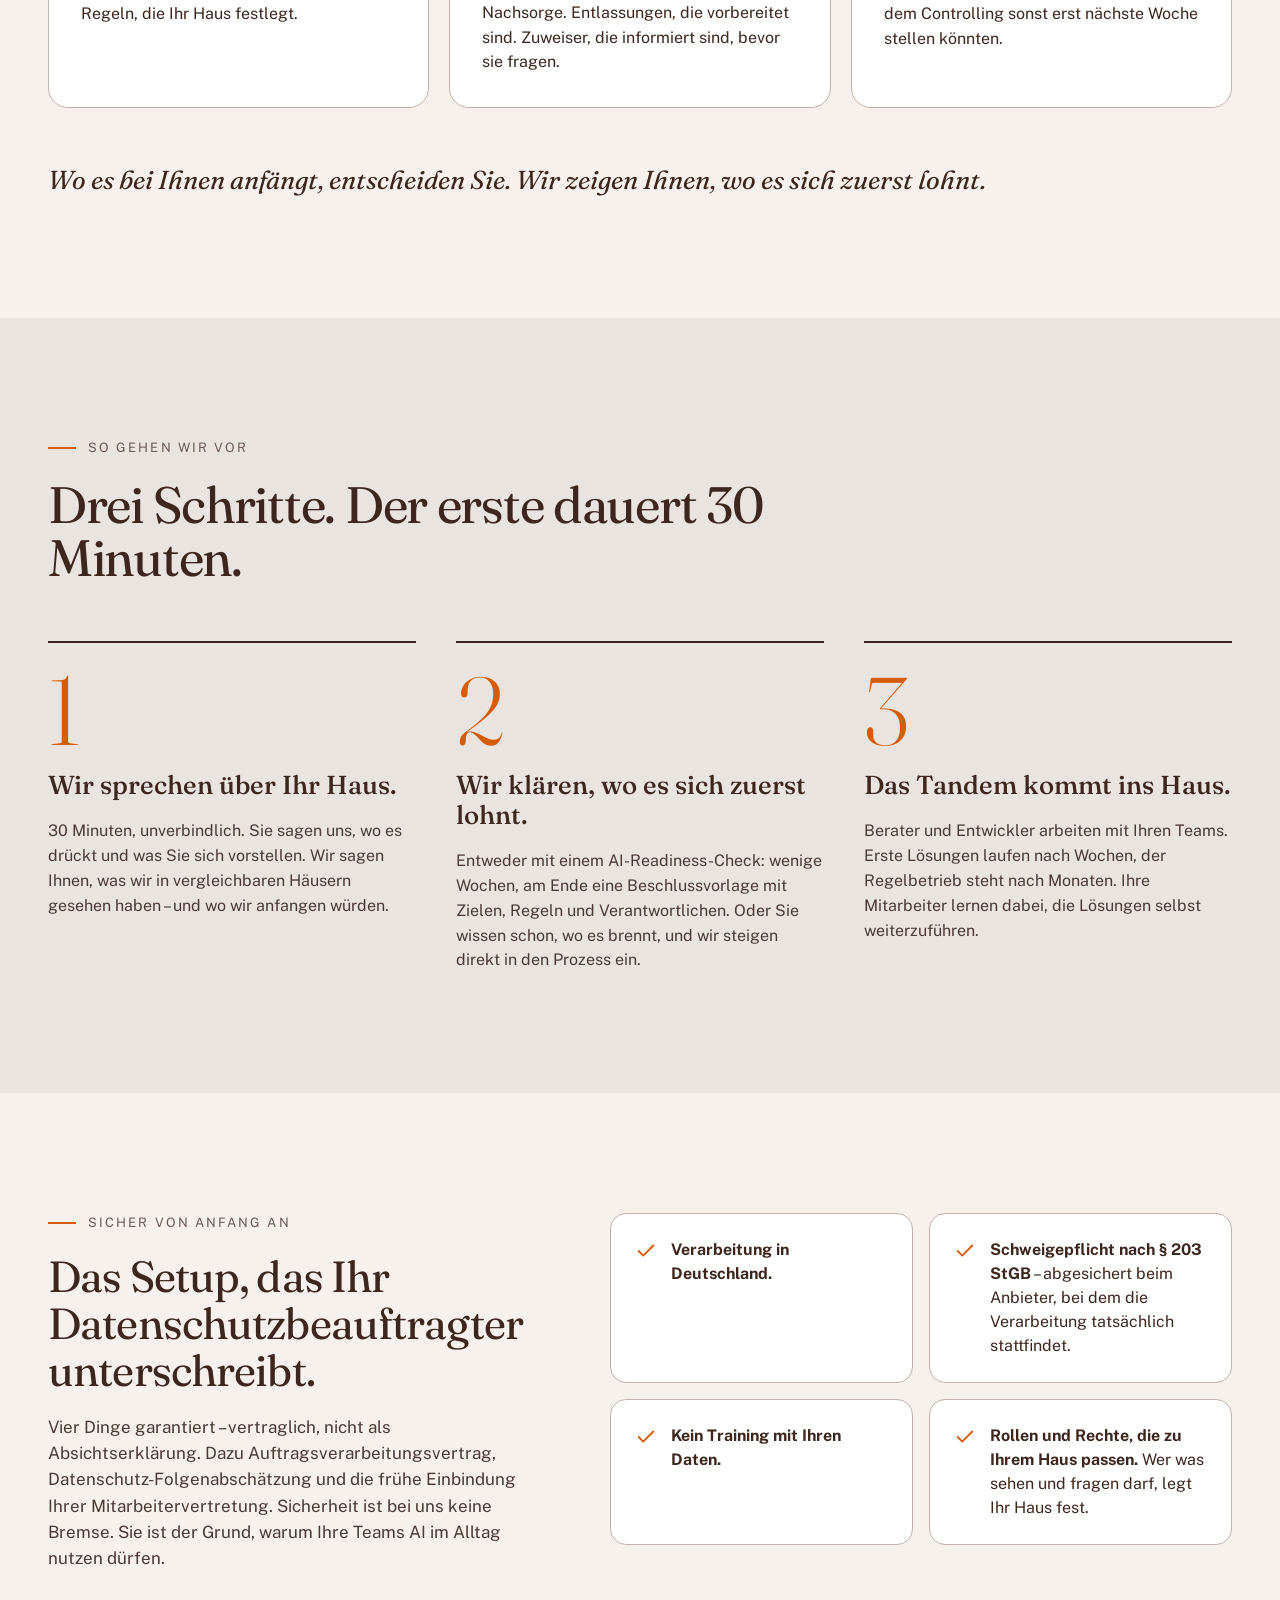
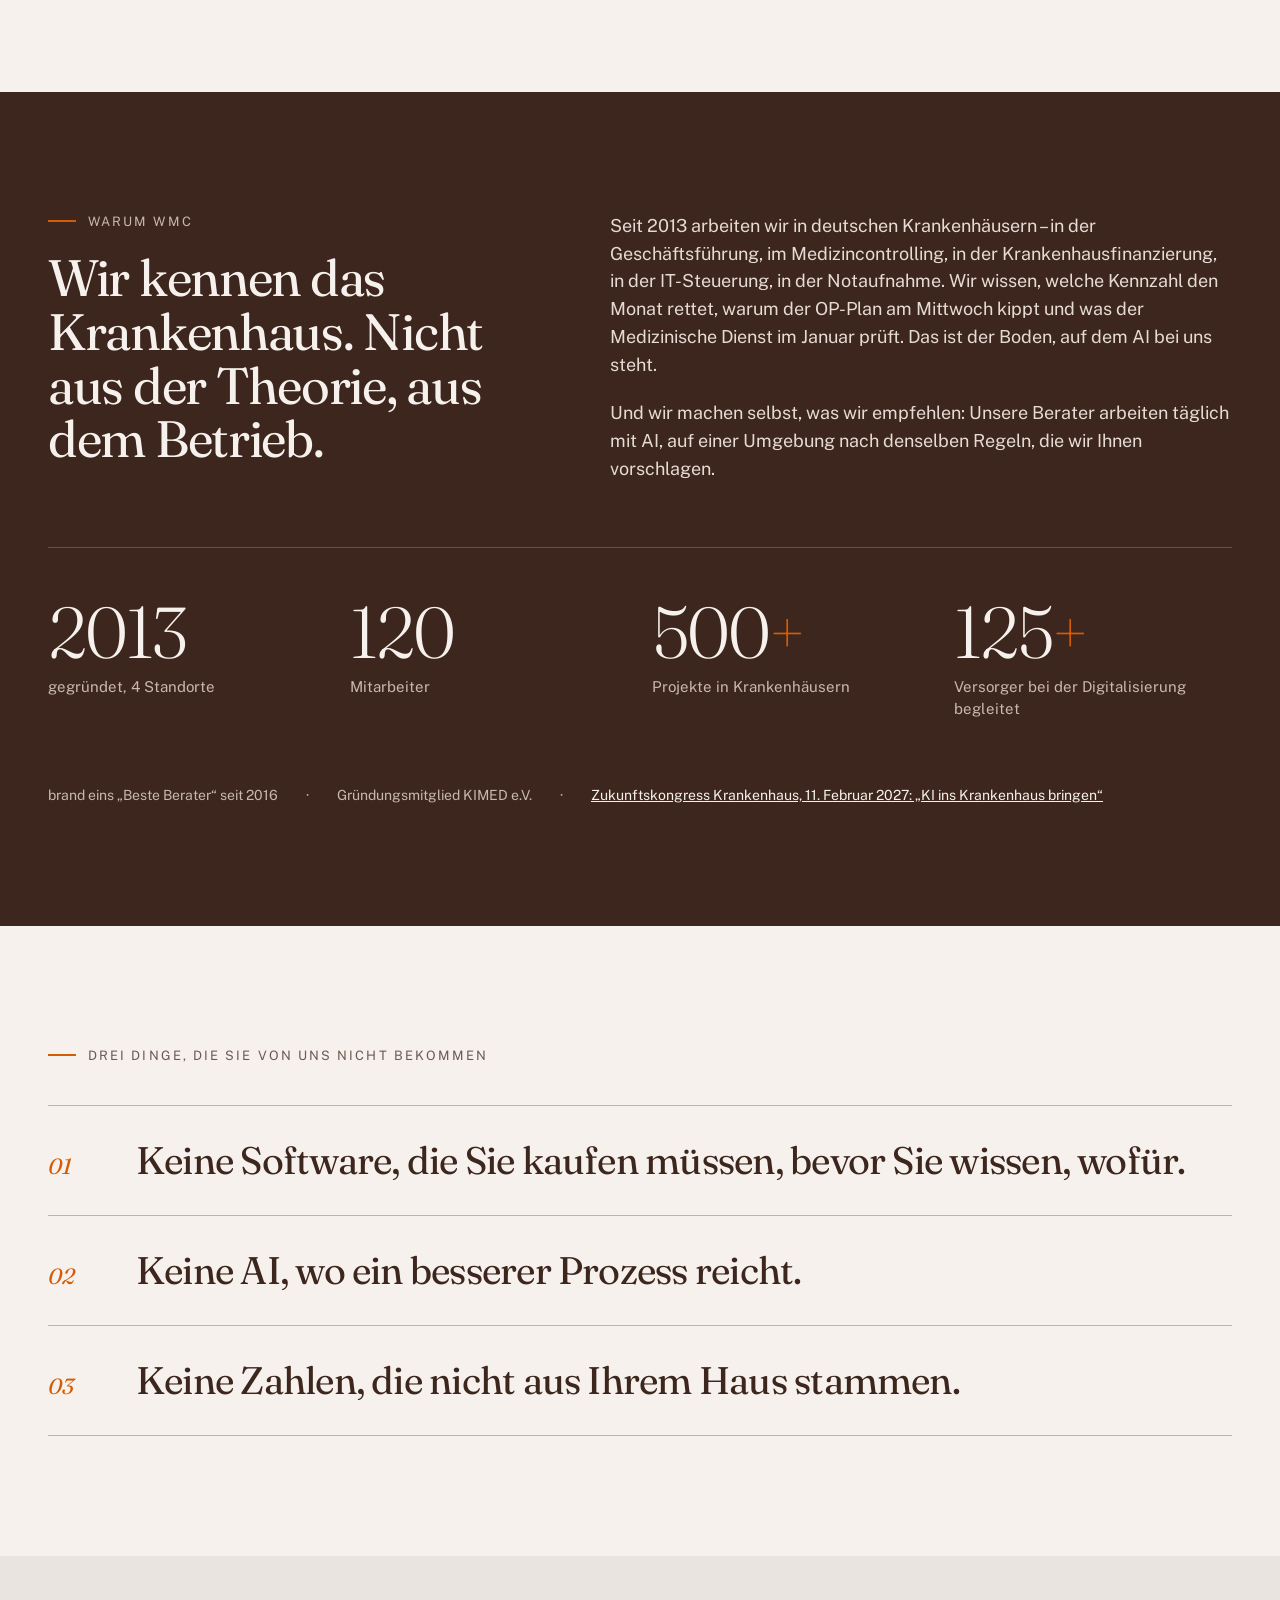
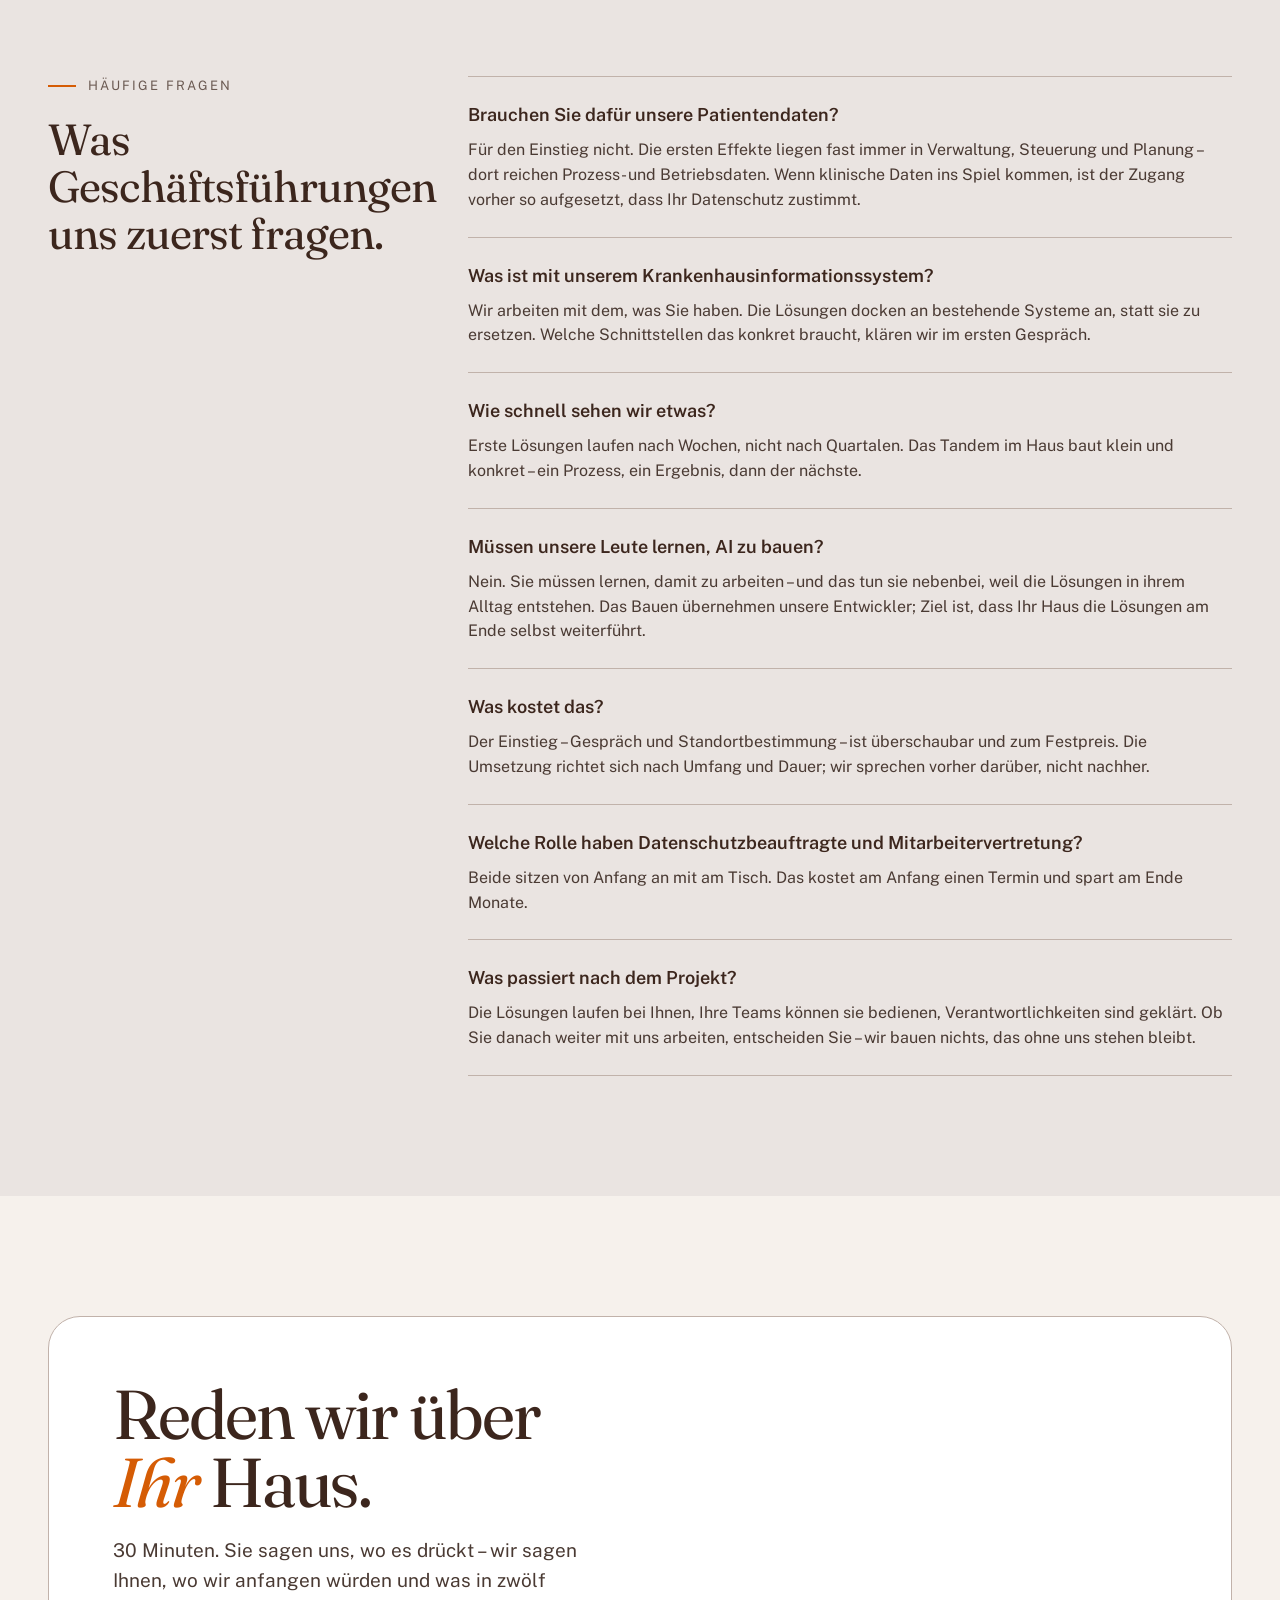
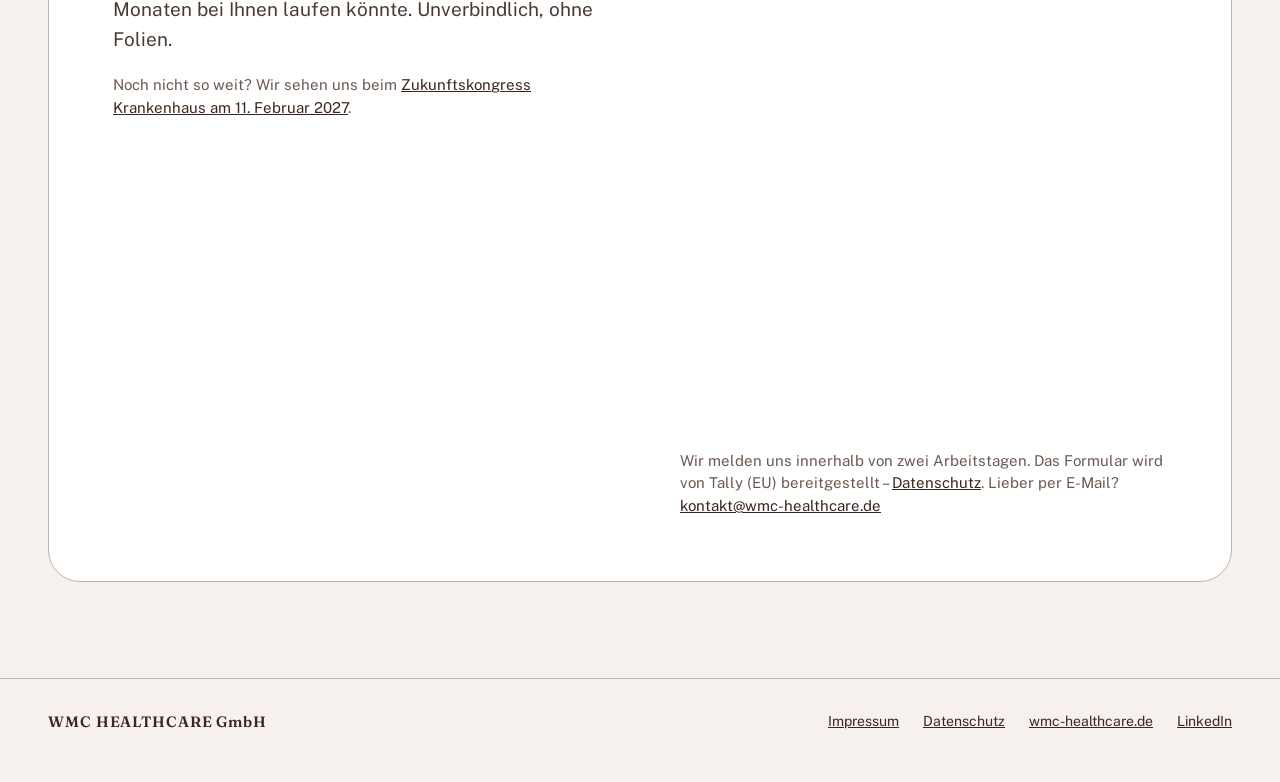
==== commit 6fe5e592: "Kontaktformular über Tally einbinden, Datenschutzerklärung ergänzen Co-Authored-By: Claude Fable 5.1" ====
--- a/index.html
+++ b/index.html
@@ -279,19 +279,10 @@
       <p class="body" style="max-width: 520px">30 Minuten. Sie sagen uns, wo es drückt – wir sagen Ihnen, wo wir anfangen würden und was in zwölf Monaten bei Ihnen laufen könnte. Unverbindlich, ohne Folien.</p>
       <p class="small muted">Noch nicht so weit? Wir sehen uns beim <a href="https://www.wmc-healthcare.de/zknft-2027/">Zukunftskongress Krankenhaus am 11. Februar 2027</a>.</p>
     </div>
-    <form class="form" id="form" action="mailto:kontakt@wmc-healthcare.de" method="post" enctype="text/plain">
-      <div class="field"><label for="f-name">Name</label><input id="f-name" name="Name" type="text" autocomplete="name" required></div>
-      <div class="field"><label for="f-funktion">Funktion</label><input id="f-funktion" name="Funktion" type="text" autocomplete="organization-title"></div>
-      <div class="field"><label for="f-haus">Haus</label><input id="f-haus" name="Haus" type="text" autocomplete="organization" required></div>
-      <div class="field"><label for="f-mail">Dienstliche E-Mail</label><input id="f-mail" name="E-Mail" type="email" autocomplete="email" required></div>
-      <div class="field span2"><label for="f-text">Wo drückt es bei Ihnen? <span class="muted" style="font-weight: 400">(optional)</span></label><textarea id="f-text" name="Anliegen" rows="3"></textarea></div>
-      <div class="span2 form-foot">
-        <button class="btn" type="submit">Erstgespräch vereinbaren
-          <svg aria-hidden="true" width="18" height="18" viewBox="0 0 16 16" fill="none" stroke="currentColor" stroke-width="1.8" stroke-linecap="round" stroke-linejoin="round"><path d="M3 8h10M9 4l4 4-4 4"/></svg>
-        </button>
-        <span class="small muted">Wir melden uns innerhalb von zwei Arbeitstagen. <a href="datenschutz.html">Datenschutz</a></span>
-      </div>
-    </form>
+    <div class="form-embed">
+      <iframe data-tally-src="https://tally.so/embed/6D8X7B?alignLeft=1&amp;hideTitle=1&amp;transparentBackground=1&amp;dynamicHeight=1" loading="lazy" width="100%" height="657" frameborder="0" marginheight="0" marginwidth="0" title="Erstgespräch vereinbaren – Kontaktformular"></iframe>
+      <p class="small muted">Wir melden uns innerhalb von zwei Arbeitstagen. Das Formular wird von Tally (EU) bereitgestellt – <a href="datenschutz.html">Datenschutz</a>. Lieber per E-Mail? <a href="mailto:kontakt@wmc-healthcare.de">kontakt@wmc-healthcare.de</a></p>
+    </div>
   </div>
 </section>
 
@@ -307,20 +298,6 @@
   </nav>
 </footer>
 
-<script>
-// Kontaktformular: öffnet das E-Mail-Programm mit vorausgefülltem Betreff und Text.
-// Ohne JavaScript funktioniert das Formular über die mailto-Action des <form>.
-(function () {
-  var f = document.getElementById('form');
-  if (!f) return;
-  f.addEventListener('submit', function (e) {
-    e.preventDefault();
-    var v = function (id) { return (document.getElementById(id).value || '').trim(); };
-    var body = 'Name: ' + v('f-name') + '\nFunktion: ' + v('f-funktion') + '\nHaus: ' + v('f-haus') + '\nE-Mail: ' + v('f-mail') + '\n\nAnliegen:\n' + v('f-text') + '\n';
-    var subject = 'Erstgespräch – ' + v('f-haus');
-    window.location.href = 'mailto:kontakt@wmc-healthcare.de?subject=' + encodeURIComponent(subject) + '&body=' + encodeURIComponent(body);
-  });
-})();
-</script>
+<script async src="https://tally.so/widgets/embed.js"></script>
 </body>
 </html>
--- a/styles.css
+++ b/styles.css
@@ -193,6 +193,8 @@
 .contact-box { border-radius: 32px; background: #fff; border: 1px solid var(--line); padding: 64px; display: flex; flex-wrap: wrap; gap: 48px 80px; align-items: flex-start; }
 .contact-copy { flex: 1 1 420px; min-width: 0; display: flex; flex-direction: column; gap: 20px; }
 .contact-copy .h2-lg { font-size: clamp(40px, 5.4vw, 84px); line-height: 0.98; letter-spacing: -0.03em; }
+.form-embed { flex: 1 1 420px; min-width: 0; display: flex; flex-direction: column; gap: 12px; }
+.form-embed iframe { display: block; width: 100%; border: 0; }
 .form { flex: 1 1 420px; min-width: 0; display: grid; grid-template-columns: repeat(2, minmax(0, 1fr)); gap: 16px; }
 .field { display: flex; flex-direction: column; gap: 6px; }
 .field label { font-size: 13px; font-weight: 600; letter-spacing: 0.04em; }
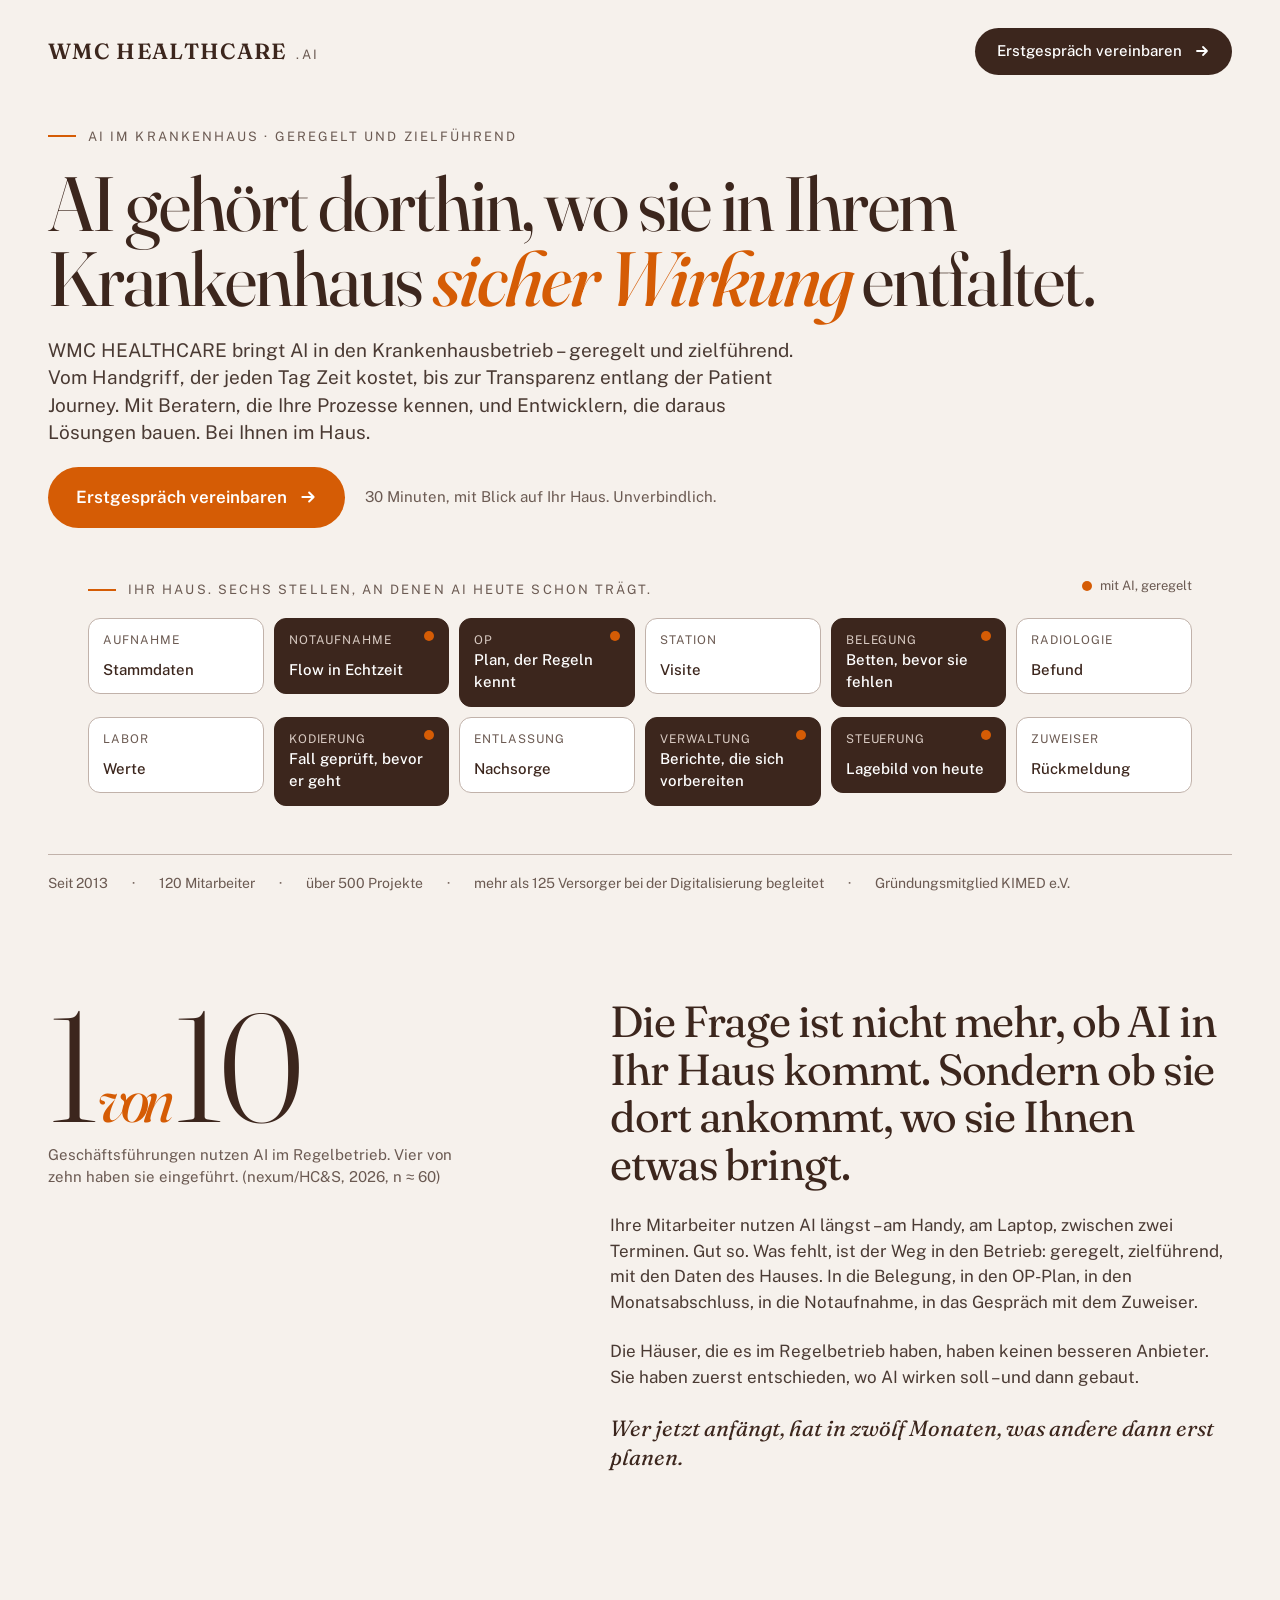
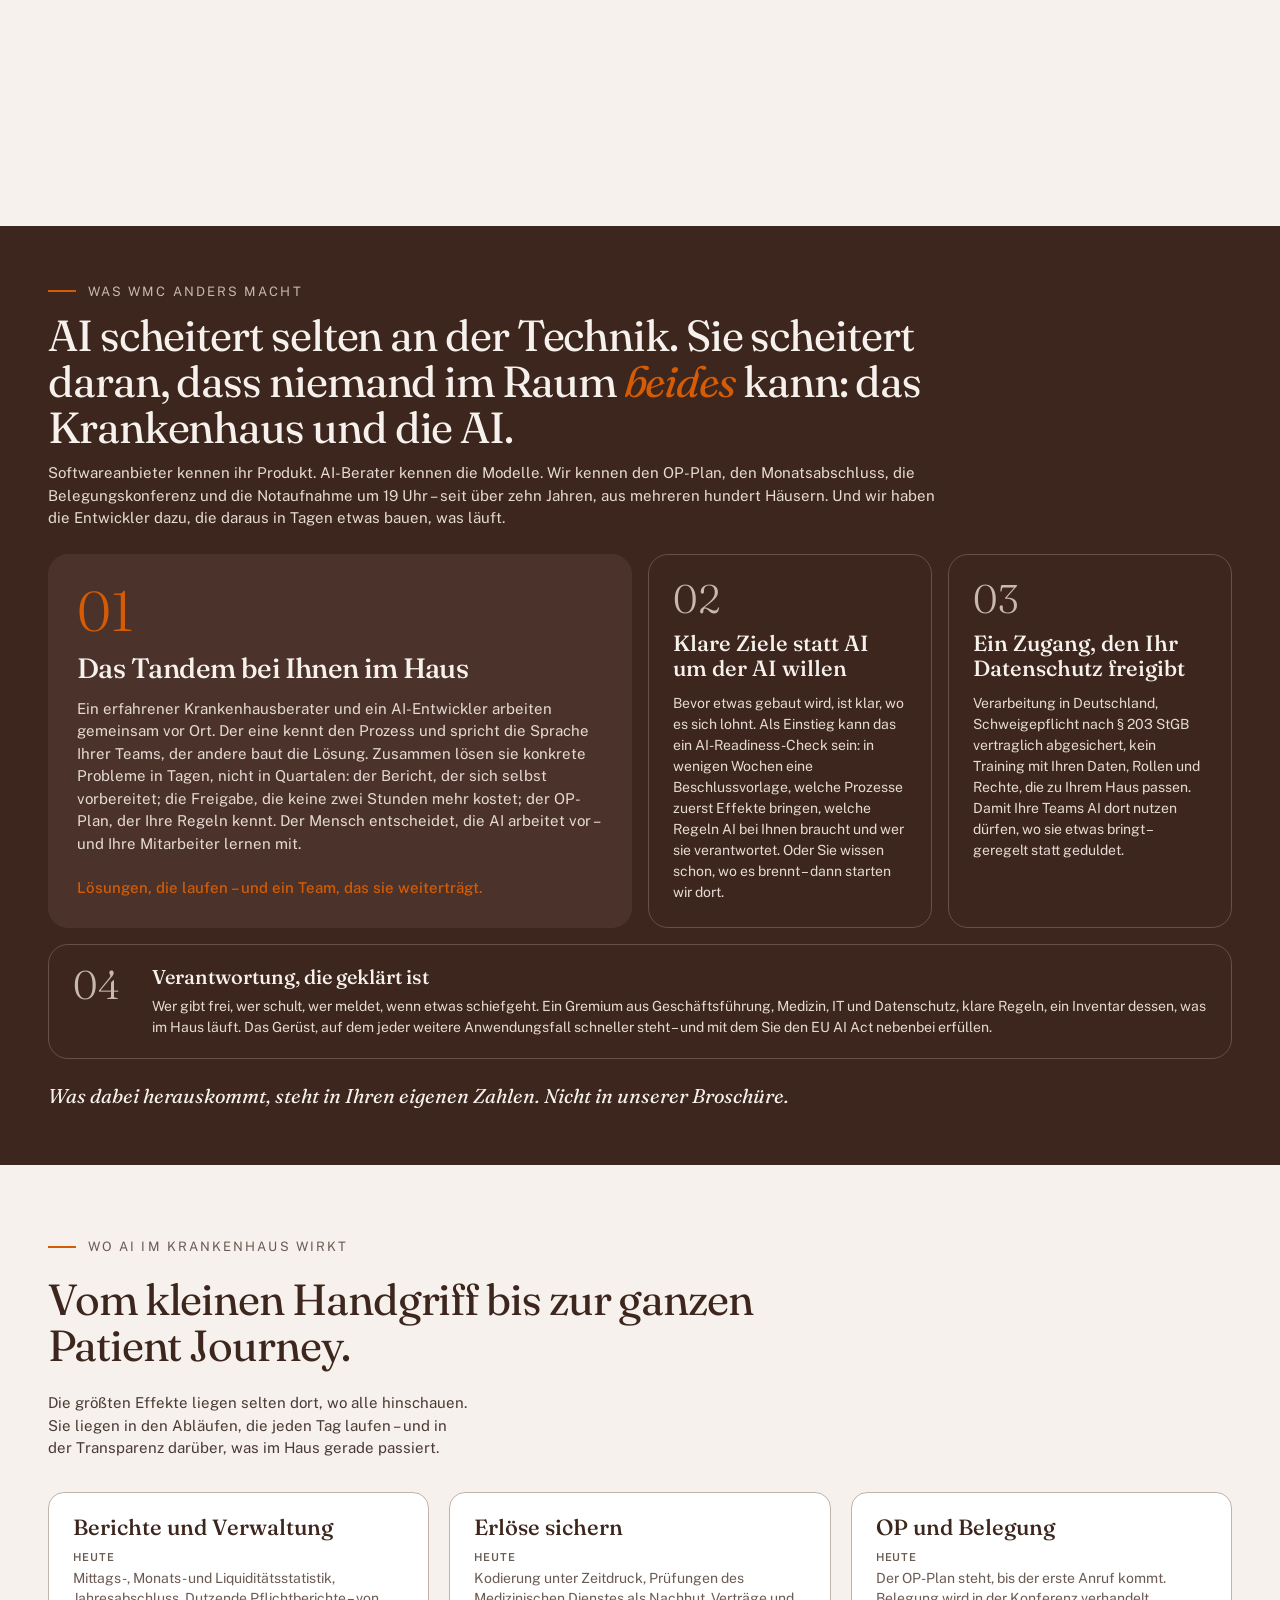
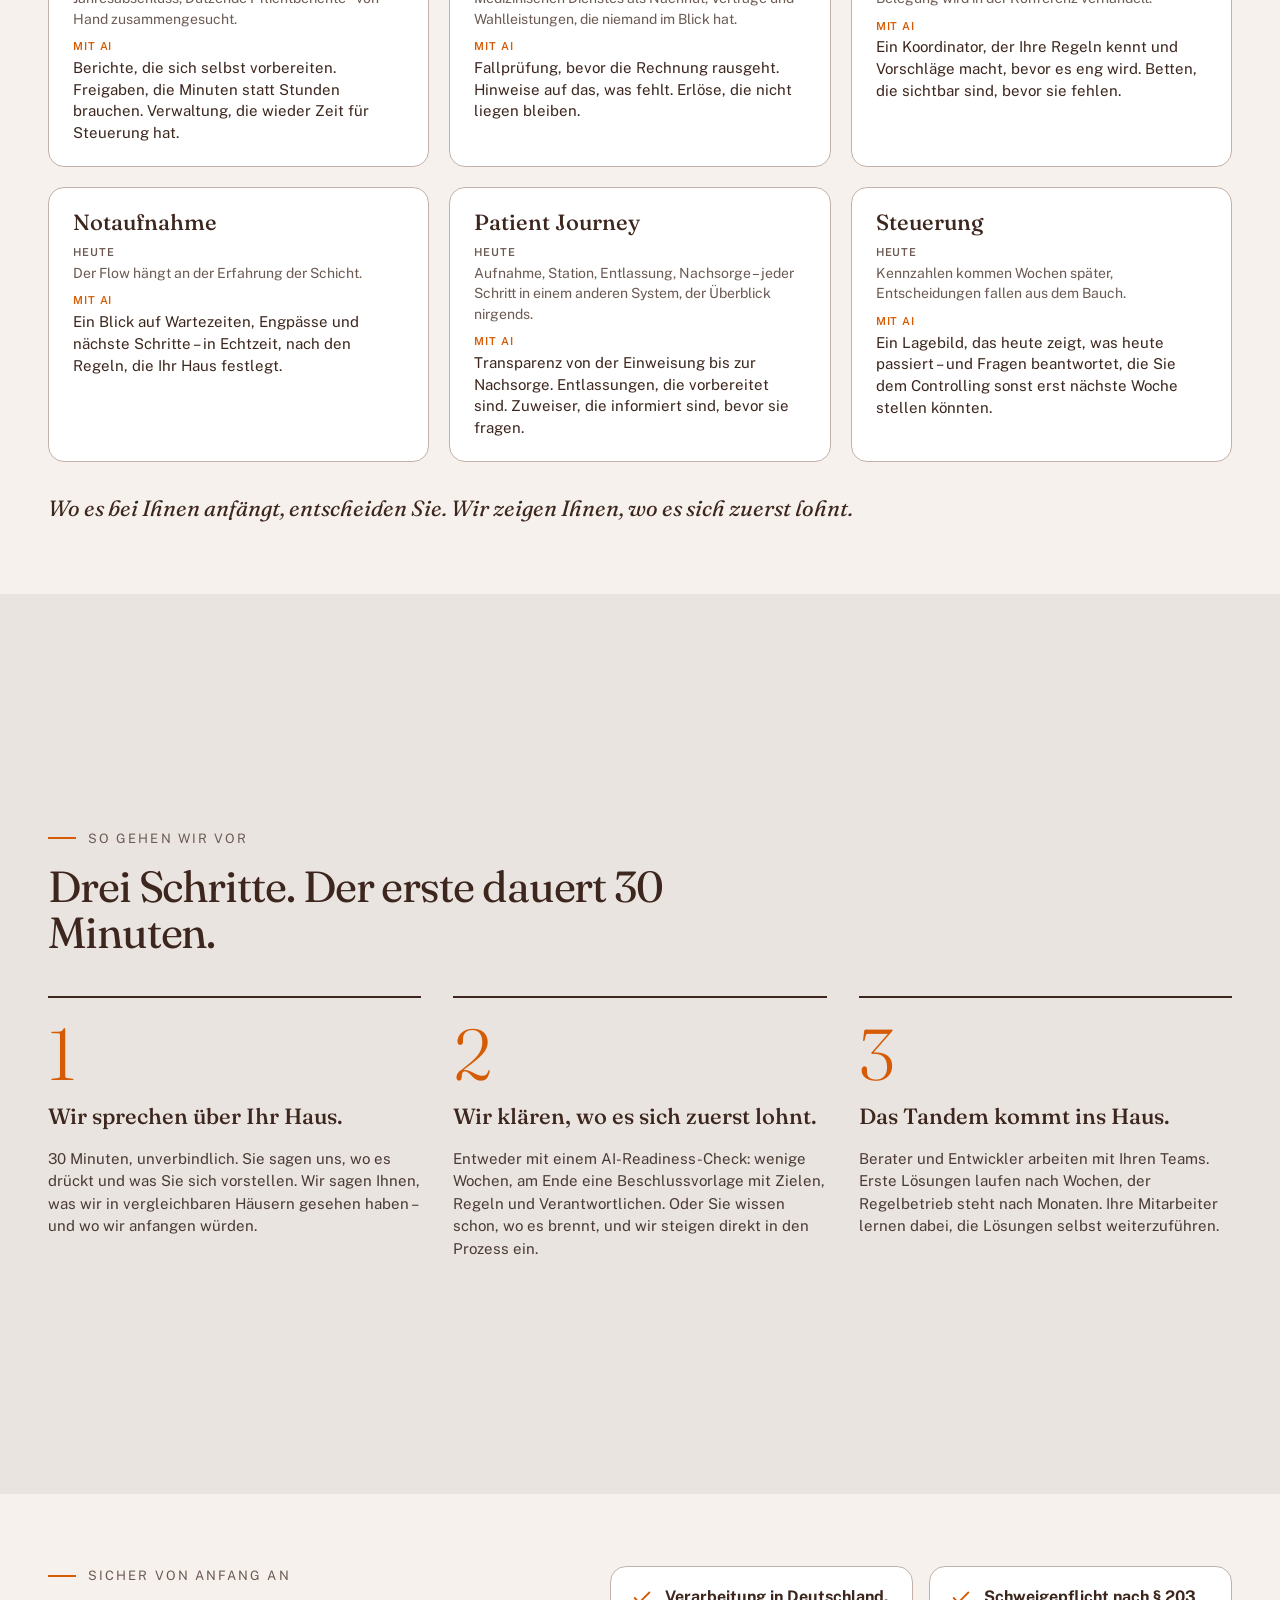
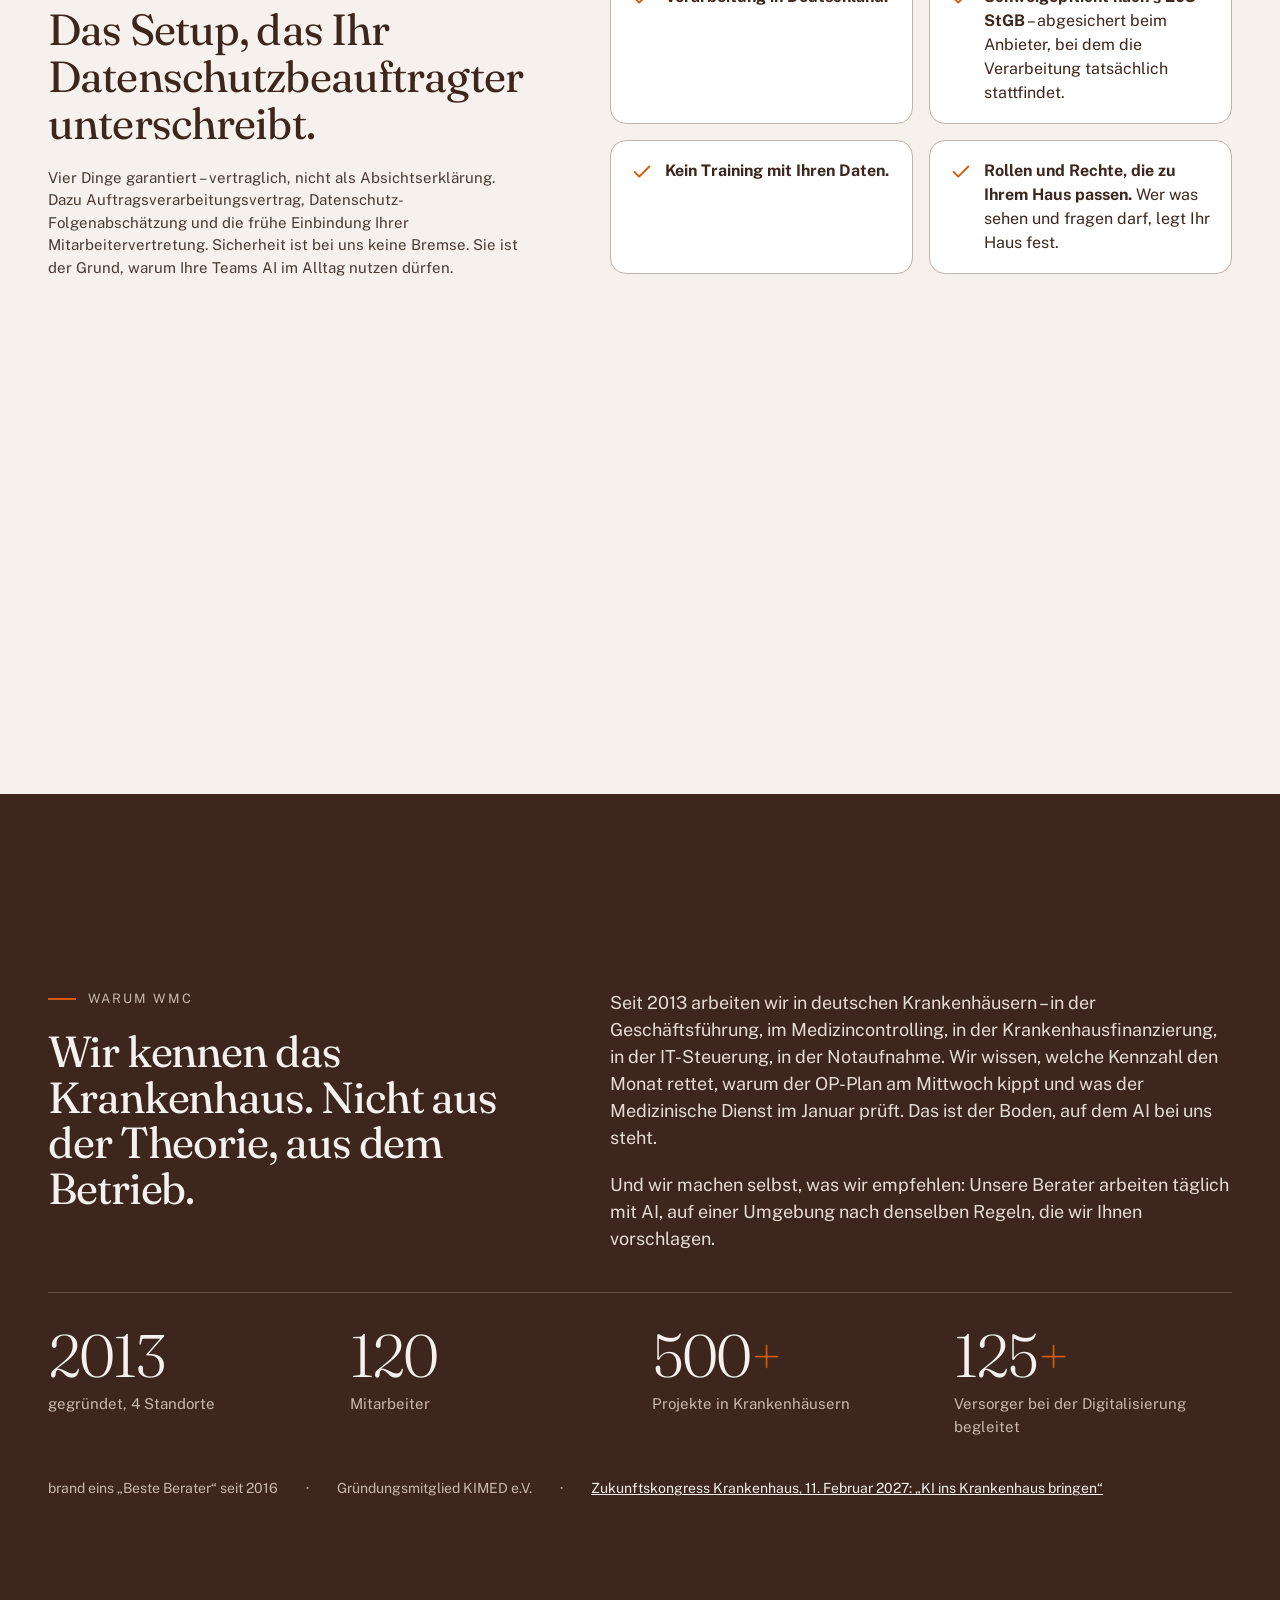
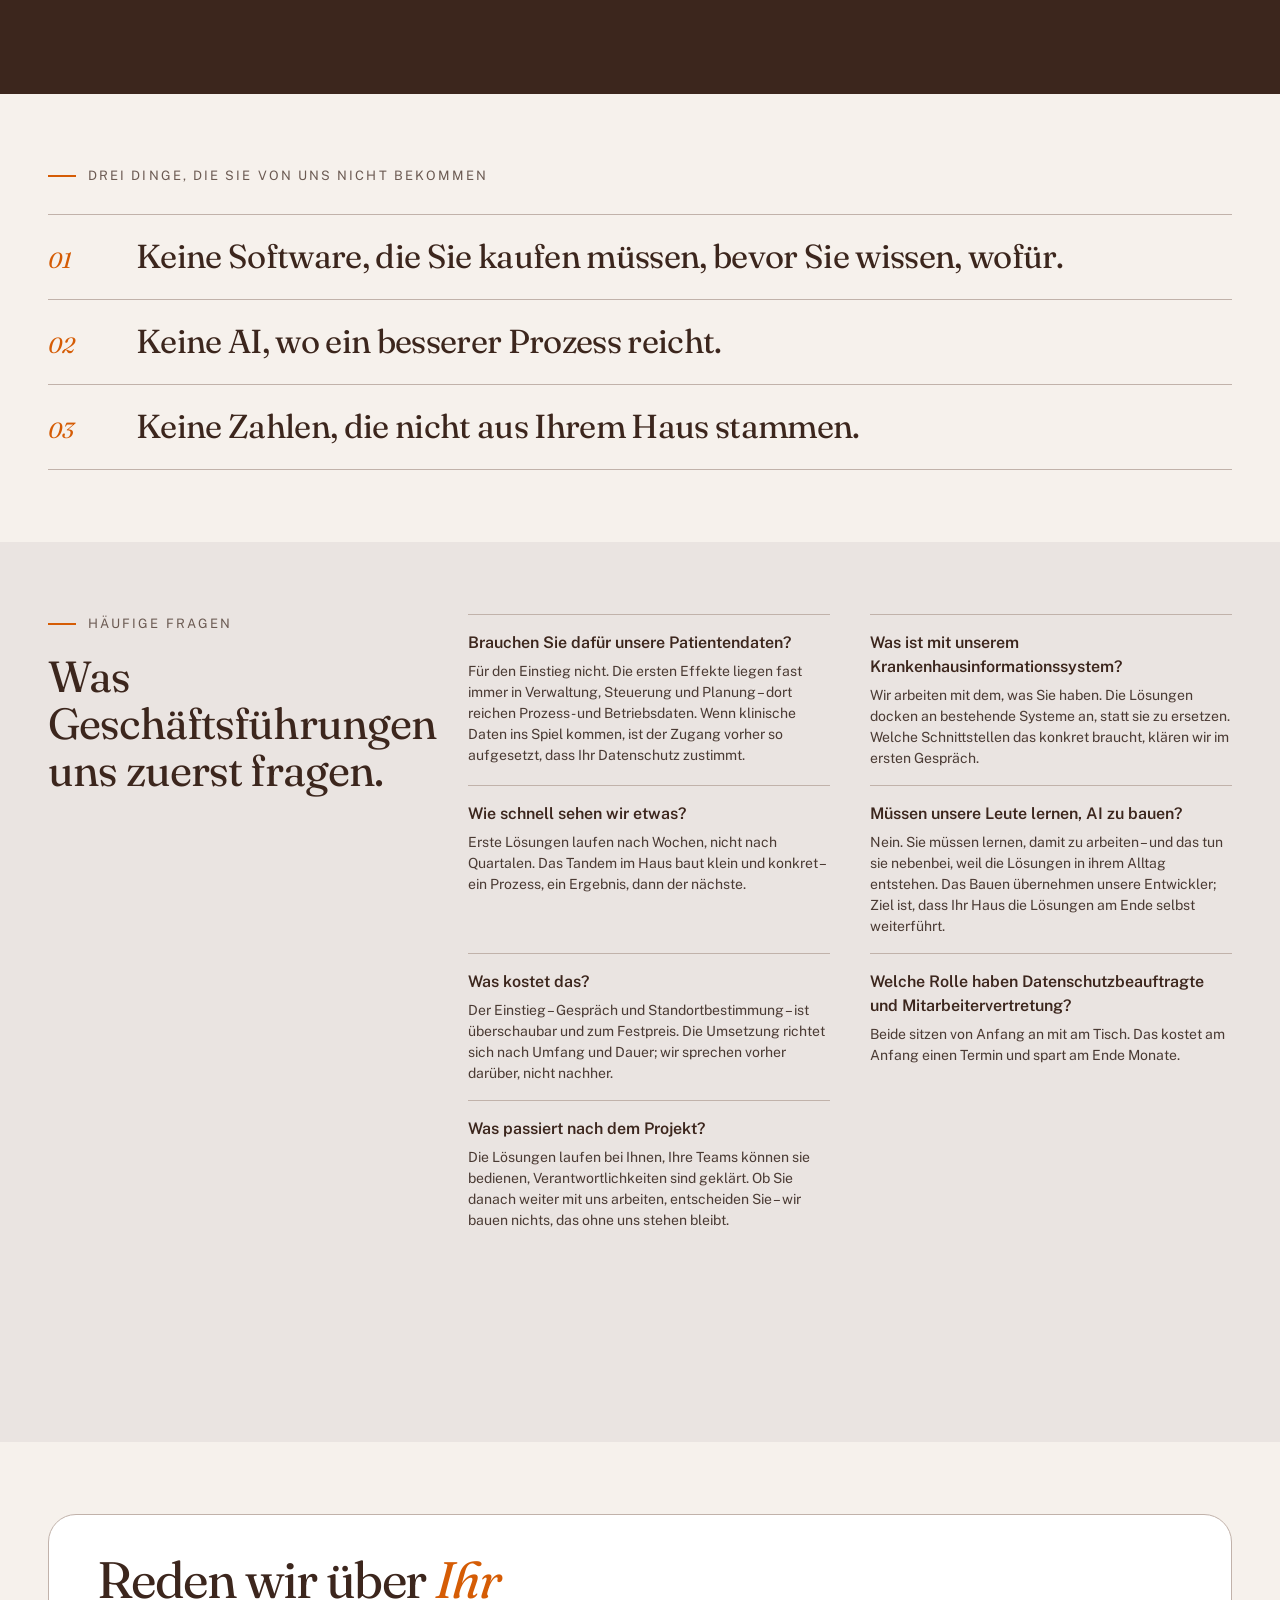
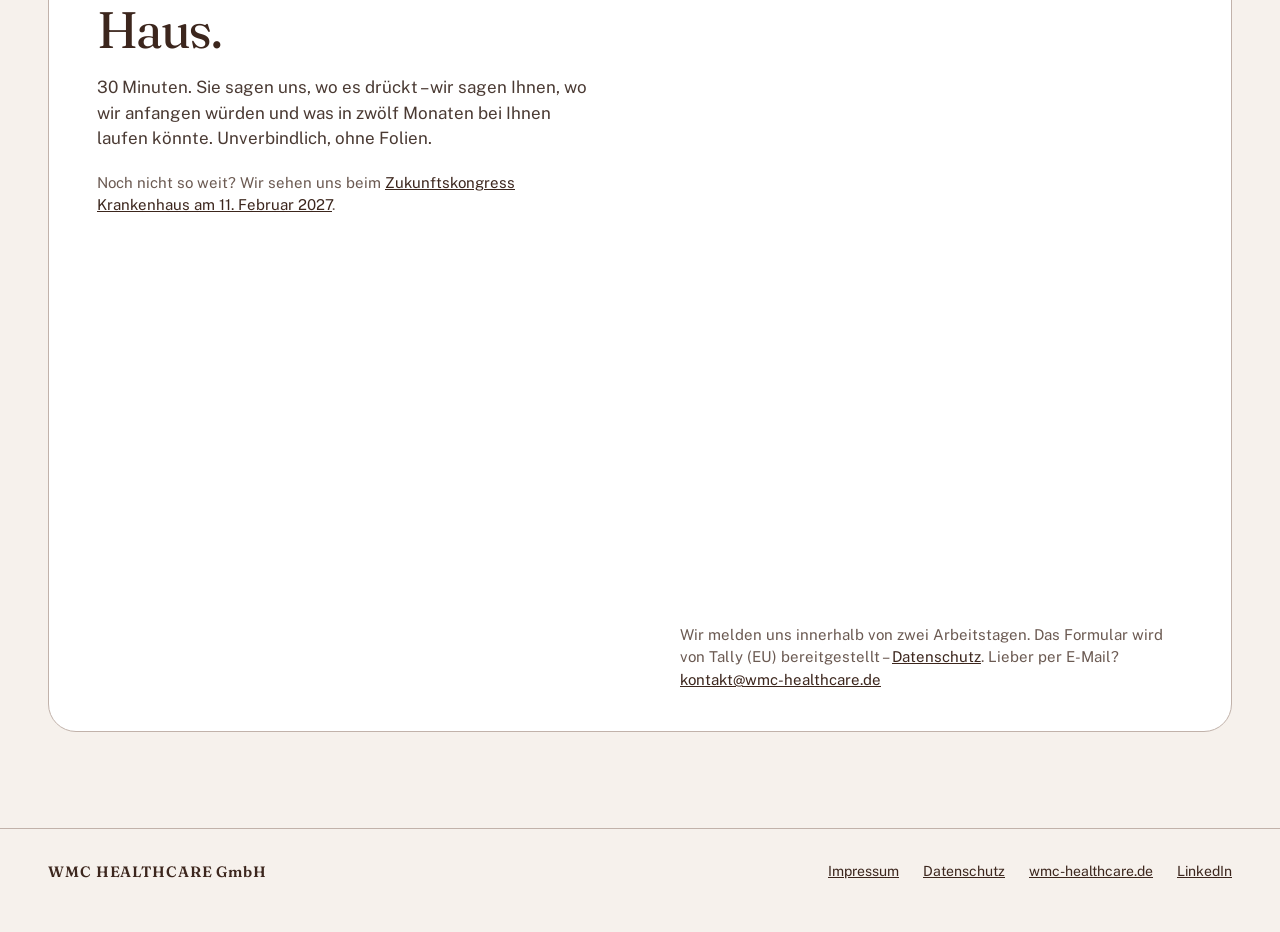
==== commit 53f485f2: "Sektionen auf etwa eine Bildschirmhöhe verdichten Co-Authored-By: Claude Fable 5.1 <noreply@anthropi" ====
--- a/index.html
+++ b/index.html
@@ -17,7 +17,7 @@
 <link rel="icon" href="favicon.svg" type="image/svg+xml">
 <link rel="preload" href="fonts/fraunces-latin-full-normal.woff2" as="font" type="font/woff2" crossorigin>
 <link rel="preload" href="fonts/public-sans-latin-wght-normal.woff2" as="font" type="font/woff2" crossorigin>
-<link rel="stylesheet" href="styles.css">
+<link rel="stylesheet" href="styles.css?v=3">
 </head>
 <body>
 <a class="skip" href="#main">Zum Inhalt springen</a>
@@ -35,7 +35,7 @@
 <main id="main">
 
 <!-- HERO -->
-<section id="top" class="wrap hero">
+<section id="top" class="wrap hero screen">
   <div class="hero-copy">
     <p class="eyebrow">AI im Krankenhaus · geregelt und zielführend</p>
     <h1 class="display">AI gehört dorthin, wo sie in Ihrem Krankenhaus <em class="em" style="font-weight: 500">sicher Wirkung</em> entfaltet.</h1>
@@ -79,26 +79,26 @@
 </section>
 
 <!-- DIE CHANCE -->
-<section class="wrap section cols" aria-labelledby="chance">
+<section class="wrap section cols screen" aria-labelledby="chance" style="flex-direction: row">
   <div class="col-a" style="gap: 8px">
     <p class="bignum" aria-label="eine von zehn">1<span class="em">von</span>10</p>
     <p class="small muted" style="max-width: 420px">Geschäftsführungen nutzen AI im Regelbetrieb. Vier von zehn haben sie eingeführt. (nexum/HC&amp;S, 2026, n ≈ 60)</p>
   </div>
   <div class="col-b">
-    <h2 id="chance" class="h2" style="font-size: clamp(30px, 3.4vw, 48px); line-height: 1.1">Die Frage ist nicht mehr, ob AI in Ihr Haus kommt. Sondern ob sie dort ankommt, wo sie Ihnen etwas bringt.</h2>
+    <h2 id="chance" class="h2" style="line-height: 1.1">Die Frage ist nicht mehr, ob AI in Ihr Haus kommt. Sondern ob sie dort ankommt, wo sie Ihnen etwas bringt.</h2>
     <p class="body">Ihre Mitarbeiter nutzen AI längst – am Handy, am Laptop, zwischen zwei Terminen. Gut so. Was fehlt, ist der Weg in den Betrieb: geregelt, zielführend, mit den Daten des Hauses. In die Belegung, in den OP-Plan, in den Monatsabschluss, in die Notaufnahme, in das Gespräch mit dem Zuweiser.</p>
     <p class="body">Die Häuser, die es im Regelbetrieb haben, haben keinen besseren Anbieter. Sie haben zuerst entschieden, wo AI wirken soll – und dann gebaut.</p>
-    <p class="quote" style="font-size: 24px">Wer jetzt anfängt, hat in zwölf Monaten, was andere dann erst planen.</p>
+    <p class="quote">Wer jetzt anfängt, hat in zwölf Monaten, was andere dann erst planen.</p>
   </div>
 </section>
 
 <!-- WAS WMC ANDERS MACHT -->
 <section class="band" aria-labelledby="anders">
-  <div class="wrap section" style="display: flex; flex-direction: column; gap: 64px">
-    <div style="display: flex; flex-direction: column; gap: 24px; max-width: 980px">
+  <div class="wrap section screen" style="gap: 24px; padding-top: 56px; padding-bottom: 56px">
+    <div style="display: flex; flex-direction: column; gap: 12px; max-width: 980px">
       <p class="eyebrow">Was WMC anders macht</p>
-      <h2 id="anders" class="h2 h2-lg">AI scheitert selten an der Technik. Sie scheitert daran, dass niemand im Raum <em class="em">beides</em> kann: das Krankenhaus und die AI.</h2>
-      <p class="body" style="max-width: 820px">Softwareanbieter kennen ihr Produkt. AI-Berater kennen die Modelle. Wir kennen den OP-Plan, den Monatsabschluss, die Belegungskonferenz und die Notaufnahme um 19 Uhr – seit über zehn Jahren, aus mehreren hundert Häusern. Und wir haben die Entwickler dazu, die daraus in Tagen etwas bauen, was läuft.</p>
+      <h2 id="anders" class="h2">AI scheitert selten an der Technik. Sie scheitert daran, dass niemand im Raum <em class="em">beides</em> kann: das Krankenhaus und die AI.</h2>
+      <p class="body-sm" style="max-width: 900px">Softwareanbieter kennen ihr Produkt. AI-Berater kennen die Modelle. Wir kennen den OP-Plan, den Monatsabschluss, die Belegungskonferenz und die Notaufnahme um 19 Uhr – seit über zehn Jahren, aus mehreren hundert Häusern. Und wir haben die Entwickler dazu, die daraus in Tagen etwas bauen, was läuft.</p>
     </div>
     <div class="bento">
       <article class="card card-hero">
@@ -125,12 +125,12 @@
         </div>
       </article>
     </div>
-    <p class="quote" style="font-size: 28px; max-width: 900px">Was dabei herauskommt, steht in Ihren eigenen Zahlen. Nicht in unserer Broschüre.</p>
+    <p class="quote" style="max-width: 900px; font-size: 20px">Was dabei herauskommt, steht in Ihren eigenen Zahlen. Nicht in unserer Broschüre.</p>
   </div>
 </section>
 
 <!-- WO AI WIRKT -->
-<section class="wrap section" aria-labelledby="wirkt" style="display: flex; flex-direction: column; gap: 56px">
+<section class="wrap section screen" aria-labelledby="wirkt" style="gap: 32px">
   <div class="section-head">
     <div>
       <p class="eyebrow">Wo AI im Krankenhaus wirkt</p>
@@ -175,8 +175,8 @@
 
 <!-- SO GEHEN WIR VOR -->
 <section class="band-soft" aria-labelledby="vorgehen">
-  <div class="wrap section" style="display: flex; flex-direction: column; gap: 56px">
-    <div style="display: flex; flex-direction: column; gap: 20px; max-width: 760px">
+  <div class="wrap section screen" style="gap: 40px">
+    <div style="display: flex; flex-direction: column; gap: 16px; max-width: 760px">
       <p class="eyebrow">So gehen wir vor</p>
       <h2 id="vorgehen" class="h2">Drei Schritte. Der erste dauert 30 Minuten.</h2>
     </div>
@@ -184,24 +184,24 @@
       <li class="step">
         <span class="step-num" aria-hidden="true">1</span>
         <h3 class="h3">Wir sprechen über Ihr Haus.</h3>
-        <p class="body-sm" style="font-size: 16px">30 Minuten, unverbindlich. Sie sagen uns, wo es drückt und was Sie sich vorstellen. Wir sagen Ihnen, was wir in vergleichbaren Häusern gesehen haben – und wo wir anfangen würden.</p>
+        <p class="body-sm">30 Minuten, unverbindlich. Sie sagen uns, wo es drückt und was Sie sich vorstellen. Wir sagen Ihnen, was wir in vergleichbaren Häusern gesehen haben – und wo wir anfangen würden.</p>
       </li>
       <li class="step">
         <span class="step-num" aria-hidden="true">2</span>
         <h3 class="h3">Wir klären, wo es sich zuerst lohnt.</h3>
-        <p class="body-sm" style="font-size: 16px">Entweder mit einem AI-Readiness-Check: wenige Wochen, am Ende eine Beschlussvorlage mit Zielen, Regeln und Verantwortlichen. Oder Sie wissen schon, wo es brennt, und wir steigen direkt in den Prozess ein.</p>
+        <p class="body-sm">Entweder mit einem AI-Readiness-Check: wenige Wochen, am Ende eine Beschlussvorlage mit Zielen, Regeln und Verantwortlichen. Oder Sie wissen schon, wo es brennt, und wir steigen direkt in den Prozess ein.</p>
       </li>
       <li class="step">
         <span class="step-num" aria-hidden="true">3</span>
         <h3 class="h3">Das Tandem kommt ins Haus.</h3>
-        <p class="body-sm" style="font-size: 16px">Berater und Entwickler arbeiten mit Ihren Teams. Erste Lösungen laufen nach Wochen, der Regelbetrieb steht nach Monaten. Ihre Mitarbeiter lernen dabei, die Lösungen selbst weiterzuführen.</p>
+        <p class="body-sm">Berater und Entwickler arbeiten mit Ihren Teams. Erste Lösungen laufen nach Wochen, der Regelbetrieb steht nach Monaten. Ihre Mitarbeiter lernen dabei, die Lösungen selbst weiterzuführen.</p>
       </li>
     </ol>
   </div>
 </section>
 
 <!-- SICHER VON ANFANG AN -->
-<section class="wrap section cols" aria-labelledby="sicher">
+<section class="wrap section cols screen" aria-labelledby="sicher" style="flex-direction: row">
   <div class="col-a">
     <p class="eyebrow">Sicher von Anfang an</p>
     <h2 id="sicher" class="h2 h2-md">Das Setup, das Ihr Datenschutzbeauftragter unterschreibt.</h2>
@@ -217,7 +217,7 @@
 
 <!-- WARUM WMC -->
 <section class="band" aria-labelledby="warum">
-  <div class="wrap section" style="display: flex; flex-direction: column; gap: 64px">
+  <div class="wrap section screen" style="gap: 40px">
     <div class="cols">
       <div class="col-a">
         <p class="eyebrow">Warum WMC</p>
@@ -243,7 +243,7 @@
 </section>
 
 <!-- WAS WIR NICHT TUN -->
-<section class="wrap section" aria-labelledby="nicht" style="display: flex; flex-direction: column; gap: 40px">
+<section class="wrap section" aria-labelledby="nicht" style="display: flex; flex-direction: column; gap: 28px">
   <p class="eyebrow" id="nicht">Drei Dinge, die Sie von uns nicht bekommen</p>
   <ol class="manifest">
     <li><span class="idx" aria-hidden="true">01</span><span class="line">Keine Software, die Sie kaufen müssen, bevor Sie wissen, wofür.</span></li>
@@ -254,7 +254,7 @@
 
 <!-- FAQ -->
 <section class="band-soft" aria-labelledby="faq">
-  <div class="wrap section cols">
+  <div class="wrap section cols screen" style="flex-direction: row">
     <div class="col-a col-narrow">
       <p class="eyebrow">Häufige Fragen</p>
       <h2 id="faq" class="h2 h2-md">Was Geschäftsführungen uns zuerst fragen.</h2>
@@ -272,7 +272,7 @@
 </section>
 
 <!-- KONTAKT -->
-<section id="kontakt" class="wrap section contact" aria-labelledby="kontakt-h">
+<section id="kontakt" class="wrap section contact screen" aria-labelledby="kontakt-h">
   <div class="contact-box">
     <div class="contact-copy">
       <h2 id="kontakt-h" class="h2 h2-lg">Reden wir über <em class="em">Ihr</em> Haus.</h2>
--- a/styles.css
+++ b/styles.css
@@ -63,7 +63,12 @@
 .skip:focus { left: 8px; z-index: 10; }
 
 .wrap { max-width: var(--max); width: 100%; margin: 0 auto; padding-left: var(--gutter); padding-right: var(--gutter); }
-.section { padding-top: 120px; padding-bottom: 120px; }
+.section { padding-top: 72px; padding-bottom: 72px; }
+@media (min-width: 1024px) and (min-height: 700px) {
+  .screen { min-height: 100svh; box-sizing: border-box; display: flex; flex-direction: column; justify-content: center; }
+  .band > .screen, .band-soft > .screen { min-height: 100svh; }
+  .hero.screen { min-height: calc(100svh - 104px); }
+}
 .band { background: var(--ink); color: var(--on-ink); }
 .band a { color: var(--on-ink); }
 .band a:hover { color: var(--accent); }
@@ -79,16 +84,16 @@
 .btn-ink:hover { background: var(--accent); }
 .btn svg { flex: none; }
 
-.display { font-size: clamp(44px, 7.2vw, 108px); line-height: 0.98; letter-spacing: -0.025em; font-variation-settings: "opsz" 144; }
-.h2 { font-size: clamp(34px, 4vw, 56px); line-height: 1.05; letter-spacing: -0.025em; }
-.h2-lg { font-size: clamp(36px, 4.6vw, 68px); line-height: 1.02; }
+.display { font-size: clamp(44px, 6vw, 84px); line-height: 0.98; letter-spacing: -0.025em; font-variation-settings: "opsz" 144; }
+.h2 { font-size: clamp(32px, 3.4vw, 48px); line-height: 1.05; letter-spacing: -0.025em; }
+.h2-lg { font-size: clamp(34px, 3.8vw, 56px); line-height: 1.02; }
 .h2-md { font-size: clamp(30px, 3.4vw, 46px); line-height: 1.08; letter-spacing: -0.02em; }
-.h3 { font-weight: 500; font-size: 26px; line-height: 1.15; }
-.lede { font-size: 22px; line-height: 1.45; color: var(--body); }
-.body { font-size: 19px; line-height: 1.55; color: var(--body); }
-.body-sm { font-size: 17px; line-height: 1.55; color: var(--body); }
+.h3 { font-weight: 500; font-size: 22px; line-height: 1.15; }
+.lede { font-size: 19px; line-height: 1.45; color: var(--body); }
+.body { font-size: 17px; line-height: 1.5; color: var(--body); }
+.body-sm { font-size: 15px; line-height: 1.5; color: var(--body); }
 .band .body, .band .body-sm { color: var(--on-ink-body); }
-.quote { font-family: var(--serif); font-style: italic; font-size: 26px; line-height: 1.3; }
+.quote { font-family: var(--serif); font-style: italic; font-size: 22px; line-height: 1.3; }
 .em { font-style: italic; color: var(--accent); }
 .muted { color: var(--muted); }
 .band .muted { color: var(--on-ink-muted); }
@@ -102,8 +107,8 @@
 .brand-tld { font-size: 13px; letter-spacing: 0.18em; text-transform: uppercase; color: var(--muted); }
 
 /* Hero */
-.hero { padding-top: 72px; padding-bottom: 40px; display: flex; flex-direction: column; gap: 56px; }
-.hero-copy { display: flex; flex-direction: column; gap: 32px; max-width: 1180px; }
+.hero { padding-top: 24px; padding-bottom: 32px; display: flex; flex-direction: column; gap: 32px; }
+.hero-copy { display: flex; flex-direction: column; gap: 20px; max-width: 1180px; }
 .hero-copy .lede { max-width: 760px; }
 .cta-row { display: flex; flex-wrap: wrap; align-items: center; gap: 20px; }
 
@@ -112,13 +117,13 @@
 .map-legend { display: inline-flex; align-items: center; gap: 8px; font-size: 13px; color: var(--muted); }
 .dot { display: inline-block; width: 10px; height: 10px; border-radius: 50%; background: var(--accent); }
 .map-grid { display: grid; grid-template-columns: repeat(6, minmax(0, 1fr)); gap: 10px; }
-.tile { aspect-ratio: 1.6; border-radius: 14px; padding: 16px; display: flex; flex-direction: column; justify-content: space-between; background: #fff; border: 1px solid var(--line); }
+.tile { aspect-ratio: 2.3; border-radius: 12px; padding: 12px 14px; display: flex; flex-direction: column; justify-content: space-between; background: #fff; border: 1px solid var(--line); }
 .tile-label { font-size: 12px; color: var(--muted); letter-spacing: 0.08em; text-transform: uppercase; display: flex; justify-content: space-between; gap: 8px; }
 .tile-text { font-size: 15px; font-weight: 500; }
 .tile.on { background: var(--ink); color: #fff; border-color: var(--ink); }
 .tile.on .tile-label { color: #d9cbc3; }
 
-.trust { display: flex; flex-wrap: wrap; gap: 12px 28px; padding-top: 28px; border-top: 1px solid var(--line); font-size: 14px; color: var(--muted); }
+.trust { display: flex; flex-wrap: wrap; gap: 8px 24px; padding-top: 18px; border-top: 1px solid var(--line); font-size: 14px; color: var(--muted); }
 
 /* Two-column */
 .cols { display: flex; flex-wrap: wrap; gap: 48px 80px; align-items: flex-start; }
@@ -126,73 +131,73 @@
 .col-b { flex: 1 1 520px; min-width: 0; display: flex; flex-direction: column; gap: 24px; }
 .col-narrow { flex: 0 1 340px; }
 
-.bignum { font-family: var(--serif); font-weight: 300; font-size: clamp(100px, 15vw, 220px); line-height: 0.9; letter-spacing: -0.04em; font-variation-settings: "opsz" 144; }
+.bignum { font-family: var(--serif); font-weight: 300; font-size: clamp(100px, 12vw, 180px); line-height: 0.9; letter-spacing: -0.04em; font-variation-settings: "opsz" 144; }
 .bignum .em { font-size: 0.42em; font-weight: 400; margin: 0 0.08em; }
 
 /* Bento */
-.bento { display: grid; grid-template-columns: repeat(3, minmax(0, 1fr)); gap: 20px; }
-.card { border-radius: 24px; padding: 32px; display: flex; flex-direction: column; gap: 16px; border: 1px solid var(--ink-line); }
-.card-hero { grid-column: span 2; padding: 40px; background: var(--ink-2); border-color: var(--ink-2); gap: 20px; min-height: 360px; }
-.card-wide { grid-column: span 2; flex-direction: row; flex-wrap: wrap; gap: 24px 40px; align-items: flex-start; }
-.card-wide > div { flex: 1 1 420px; min-width: 0; display: flex; flex-direction: column; gap: 12px; }
-.num { font-family: var(--serif); font-weight: 300; font-size: 48px; line-height: 1; color: var(--on-ink-muted); }
-.card-hero .num { font-size: 72px; color: var(--accent); }
-.card-hero .h3 { font-size: 34px; letter-spacing: -0.02em; line-height: 1.1; }
+.bento { display: grid; grid-template-columns: repeat(4, minmax(0, 1fr)); gap: 16px; }
+.card { border-radius: 20px; padding: 24px; display: flex; flex-direction: column; gap: 12px; border: 1px solid var(--ink-line); }
+.card-hero { grid-column: span 2; padding: 28px; background: var(--ink-2); border-color: var(--ink-2); gap: 14px; }
+.card-wide { grid-column: span 4; flex-direction: row; flex-wrap: wrap; gap: 16px 32px; align-items: flex-start; padding: 20px 24px; }
+.card-wide > div { flex: 1 1 420px; min-width: 0; display: flex; flex-direction: column; gap: 8px; }
+.card-wide .h3 { font-size: 20px; }
+.num { font-family: var(--serif); font-weight: 300; font-size: 40px; line-height: 1; color: var(--on-ink-muted); }
+.card-hero .num { font-size: 56px; color: var(--accent); }
+.card-hero .h3 { font-size: 28px; letter-spacing: -0.02em; line-height: 1.1; }
 .card-hero .body-sm { max-width: 640px; }
 .card .tail { margin-top: auto; font-size: 15px; color: var(--accent); font-weight: 500; }
-.card p { font-size: 15px; line-height: 1.55; color: var(--on-ink-body); }
-.card-hero p { font-size: 17px; }
+.card p { font-size: 14px; line-height: 1.5; color: var(--on-ink-body); }
+.card-hero p { font-size: 15px; }
 
 /* Use cases */
 .section-head { display: flex; flex-wrap: wrap; justify-content: space-between; align-items: flex-end; gap: 24px; }
 .section-head > div { display: flex; flex-direction: column; gap: 20px; max-width: 760px; }
 .section-head > p { max-width: 420px; }
 .cases { display: grid; grid-template-columns: repeat(3, minmax(0, 1fr)); gap: 20px; }
-.case { border-radius: 20px; padding: 32px; background: #fff; border: 1px solid var(--line); display: flex; flex-direction: column; gap: 18px; }
-.case p { font-size: 15px; line-height: 1.55; }
+.case { border-radius: 16px; padding: 22px 24px; background: #fff; border: 1px solid var(--line); display: flex; flex-direction: column; gap: 10px; }
+.case p { font-size: 14px; line-height: 1.45; }
 .case .now { color: var(--muted); }
-.case .then { color: var(--ink); font-size: 16px; }
-.tag { display: block; font-weight: 600; letter-spacing: 0.08em; text-transform: uppercase; font-size: 12px; margin-bottom: 4px; }
+.case .then { color: var(--ink); font-size: 15px; }
+.tag { display: block; font-weight: 600; letter-spacing: 0.08em; text-transform: uppercase; font-size: 11px; margin-bottom: 2px; }
 .now .tag { color: var(--muted); }
 .then .tag { color: var(--accent); }
 
 /* Steps */
-.steps { display: grid; grid-template-columns: repeat(3, minmax(0, 1fr)); gap: 40px; }
+.steps { display: grid; grid-template-columns: repeat(3, minmax(0, 1fr)); gap: 32px; }
 .step { display: flex; flex-direction: column; gap: 18px; padding-top: 24px; border-top: 2px solid var(--ink); }
-.step-num { font-family: var(--serif); font-size: 96px; line-height: 0.9; font-weight: 300; color: var(--accent); letter-spacing: -0.04em; }
+.step-num { font-family: var(--serif); font-size: 72px; line-height: 0.9; font-weight: 300; color: var(--accent); letter-spacing: -0.04em; }
 
 /* Checks */
 .checks { list-style: none; display: grid; grid-template-columns: repeat(2, minmax(0, 1fr)); gap: 16px; flex: 1 1 520px; min-width: 0; }
-.checks li { display: flex; gap: 14px; align-items: flex-start; padding: 24px; border-radius: 16px; background: #fff; border: 1px solid var(--line); font-size: 16px; line-height: 1.5; }
+.checks li { display: flex; gap: 12px; align-items: flex-start; padding: 18px 20px; border-radius: 16px; background: #fff; border: 1px solid var(--line); font-size: 16px; line-height: 1.5; }
 .checks svg { flex: none; margin-top: 2px; }
 
 /* Stats */
-.stats { display: grid; grid-template-columns: repeat(4, minmax(0, 1fr)); gap: 24px; padding-top: 48px; border-top: 1px solid var(--ink-line); }
+.stats { display: grid; grid-template-columns: repeat(4, minmax(0, 1fr)); gap: 24px; padding-top: 32px; border-top: 1px solid var(--ink-line); }
 .stat { display: flex; flex-direction: column; gap: 8px; }
-.stat-num { font-family: var(--serif); font-weight: 300; font-size: 72px; line-height: 1; letter-spacing: -0.03em; }
+.stat-num { font-family: var(--serif); font-weight: 300; font-size: 60px; line-height: 1; letter-spacing: -0.03em; }
 .stat-num .em { font-style: normal; }
 .stat-label { font-size: 15px; color: var(--on-ink-muted); }
 .inline-list { display: flex; flex-wrap: wrap; gap: 12px 28px; font-size: 14px; color: var(--on-ink-muted); }
 
 /* Manifest */
 .manifest { list-style: none; display: flex; flex-direction: column; }
-.manifest li { display: flex; flex-wrap: wrap; gap: 16px 40px; align-items: baseline; padding: 32px 0; border-top: 1px solid var(--line); }
+.manifest li { display: flex; flex-wrap: wrap; gap: 16px 40px; align-items: baseline; padding: 22px 0; border-top: 1px solid var(--line); }
 .manifest li:last-child { border-bottom: 1px solid var(--line); }
 .manifest .idx { font-family: var(--serif); font-style: italic; font-size: 22px; color: var(--accent); flex: none; width: 48px; }
-.manifest .line { font-family: var(--serif); font-size: clamp(24px, 3vw, 40px); line-height: 1.15; letter-spacing: -0.02em; flex: 1 1 500px; }
+.manifest .line { font-family: var(--serif); font-size: clamp(22px, 2.6vw, 34px); line-height: 1.15; letter-spacing: -0.02em; flex: 1 1 500px; }
 
 /* FAQ */
-.faq { flex: 1 1 560px; min-width: 0; display: flex; flex-direction: column; }
-.faq div { padding: 24px 0; border-top: 1px solid var(--line); display: flex; flex-direction: column; gap: 10px; }
-.faq div:last-child { border-bottom: 1px solid var(--line); }
-.faq dt { font-weight: 600; font-size: 18px; }
-.faq dd { margin: 0; font-size: 16px; line-height: 1.55; color: var(--body); }
+.faq { flex: 1 1 560px; min-width: 0; display: grid; grid-template-columns: repeat(2, minmax(0, 1fr)); gap: 0 40px; }
+.faq div { padding: 16px 0; border-top: 1px solid var(--line); display: flex; flex-direction: column; gap: 6px; }
+.faq dt { font-weight: 600; font-size: 16px; }
+.faq dd { margin: 0; font-size: 14px; line-height: 1.5; color: var(--body); }
 
 /* Contact */
 .contact { padding-bottom: 96px; }
-.contact-box { border-radius: 32px; background: #fff; border: 1px solid var(--line); padding: 64px; display: flex; flex-wrap: wrap; gap: 48px 80px; align-items: flex-start; }
+.contact-box { border-radius: 28px; background: #fff; border: 1px solid var(--line); padding: 40px 48px; display: flex; flex-wrap: wrap; gap: 48px 80px; align-items: flex-start; }
 .contact-copy { flex: 1 1 420px; min-width: 0; display: flex; flex-direction: column; gap: 20px; }
-.contact-copy .h2-lg { font-size: clamp(40px, 5.4vw, 84px); line-height: 0.98; letter-spacing: -0.03em; }
+.contact-copy .h2-lg { font-size: clamp(36px, 4vw, 56px); line-height: 0.98; letter-spacing: -0.03em; }
 .form-embed { flex: 1 1 420px; min-width: 0; display: flex; flex-direction: column; gap: 12px; }
 .form-embed iframe { display: block; width: 100%; border: 0; }
 .form { flex: 1 1 420px; min-width: 0; display: grid; grid-template-columns: repeat(2, minmax(0, 1fr)); gap: 16px; }
@@ -225,8 +230,9 @@
 }
 @media (max-width: 720px) {
   :root { --gutter: 20px; }
-  .section { padding-top: 80px; padding-bottom: 80px; }
-  .hero { padding-top: 40px; }
+  .section { padding-top: 64px; padding-bottom: 64px; }
+  .hero { padding-top: 24px; }
+  .faq { grid-template-columns: minmax(0, 1fr); }
   .map-grid { grid-template-columns: repeat(2, minmax(0, 1fr)); }
   .bento, .cases, .steps, .checks { grid-template-columns: minmax(0, 1fr); }
   .card-hero, .card-wide { grid-column: span 1; }
